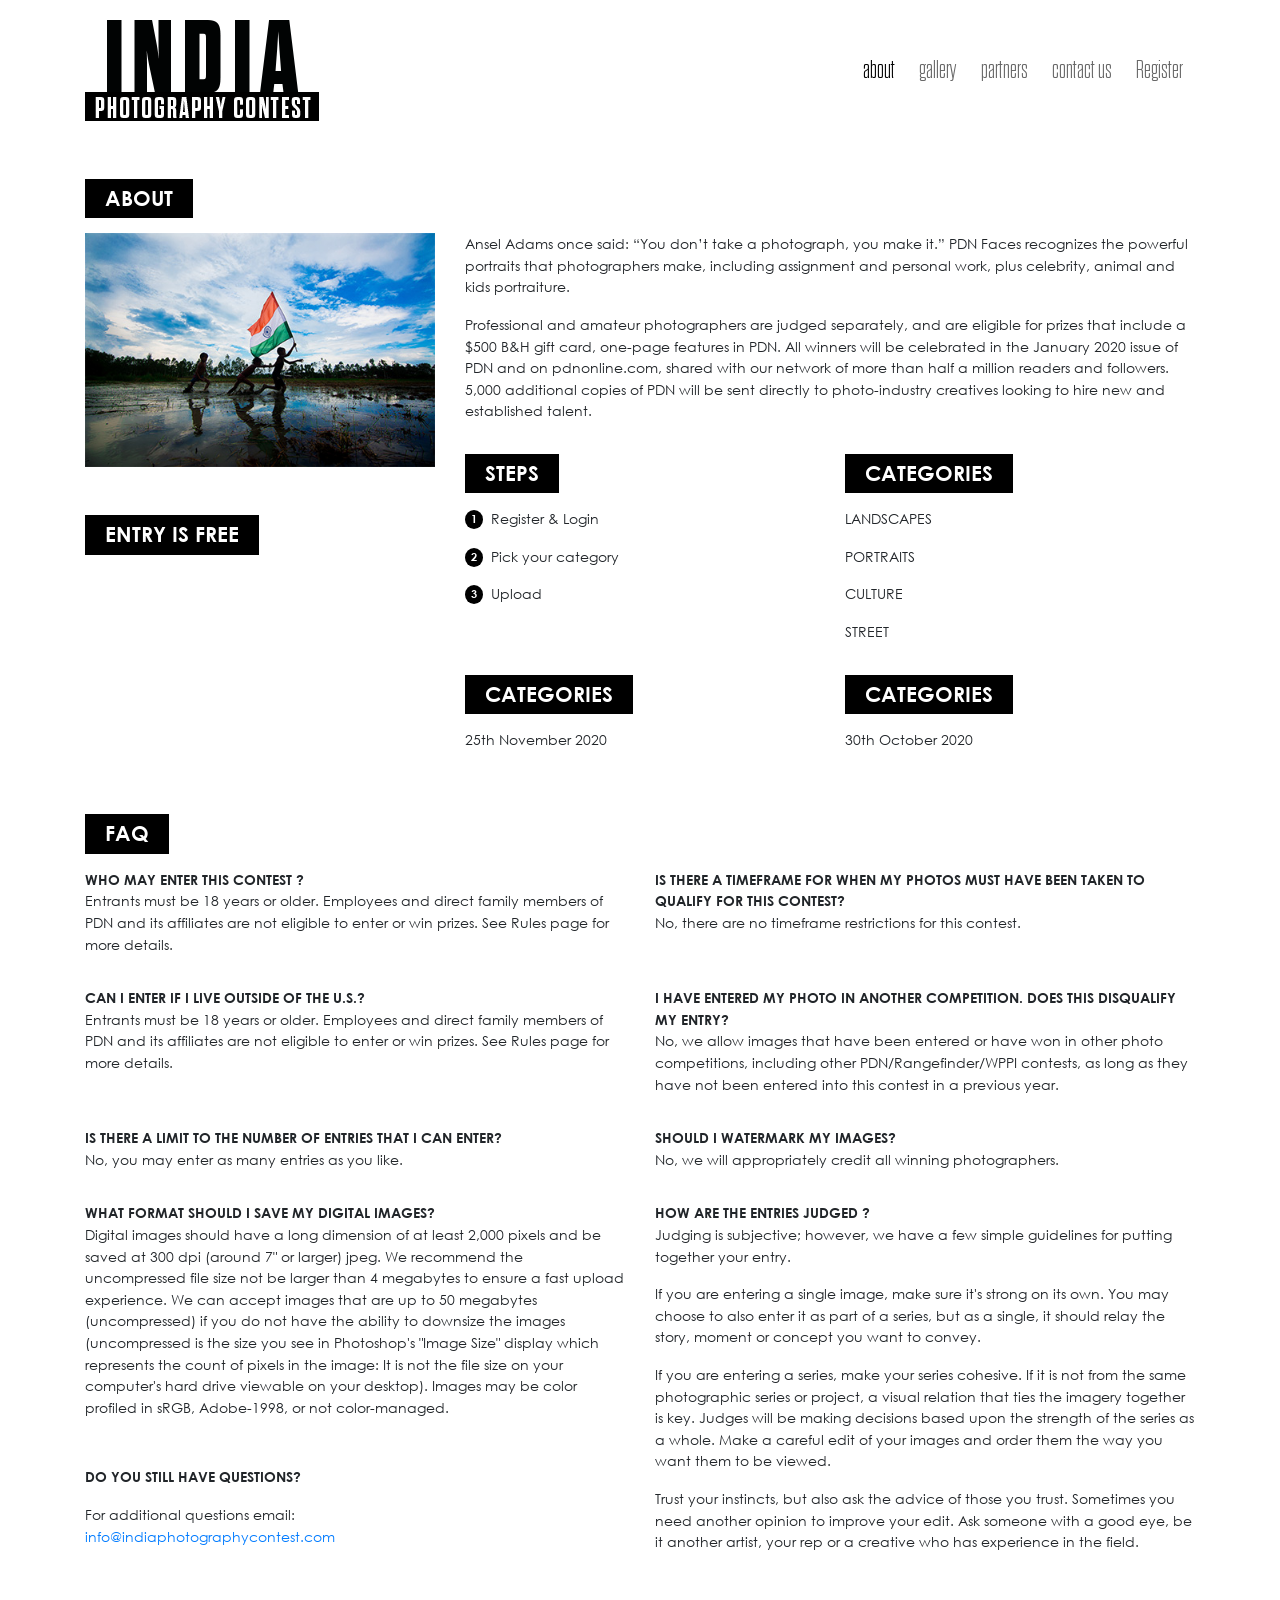
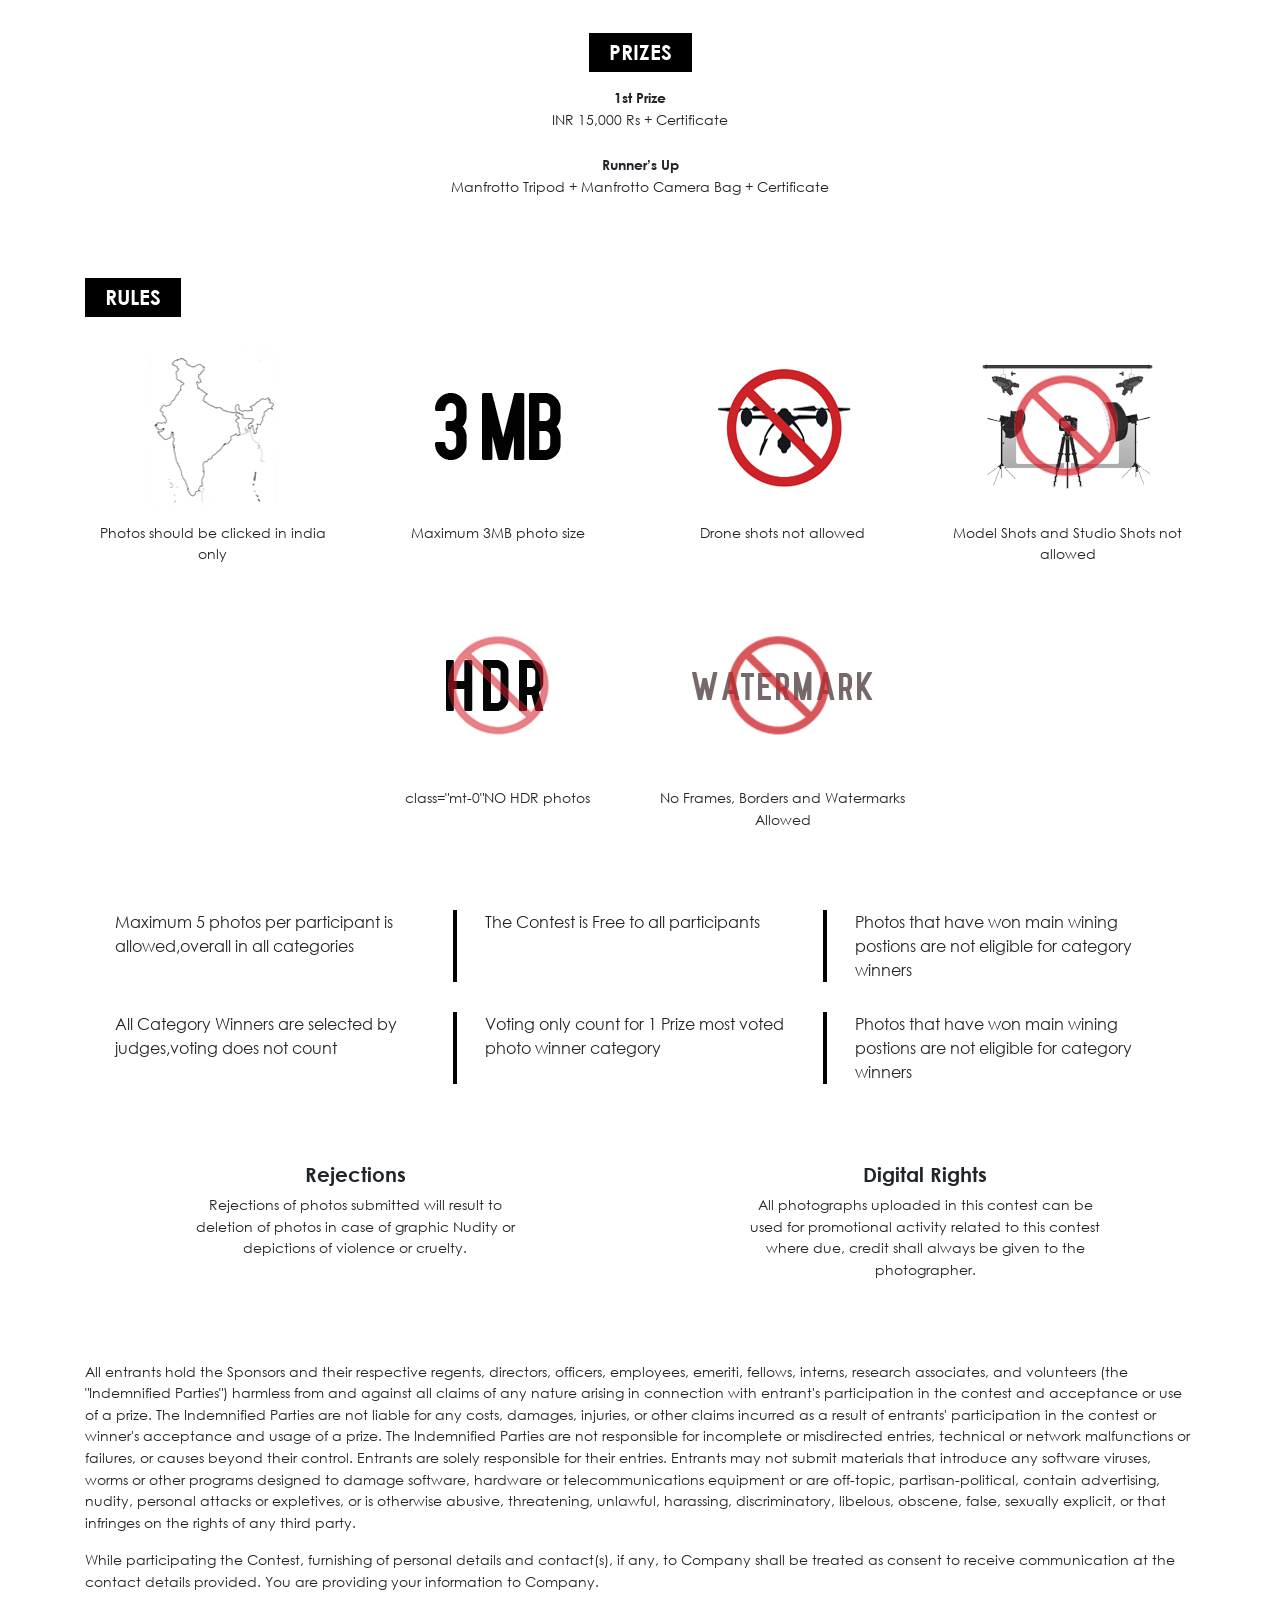
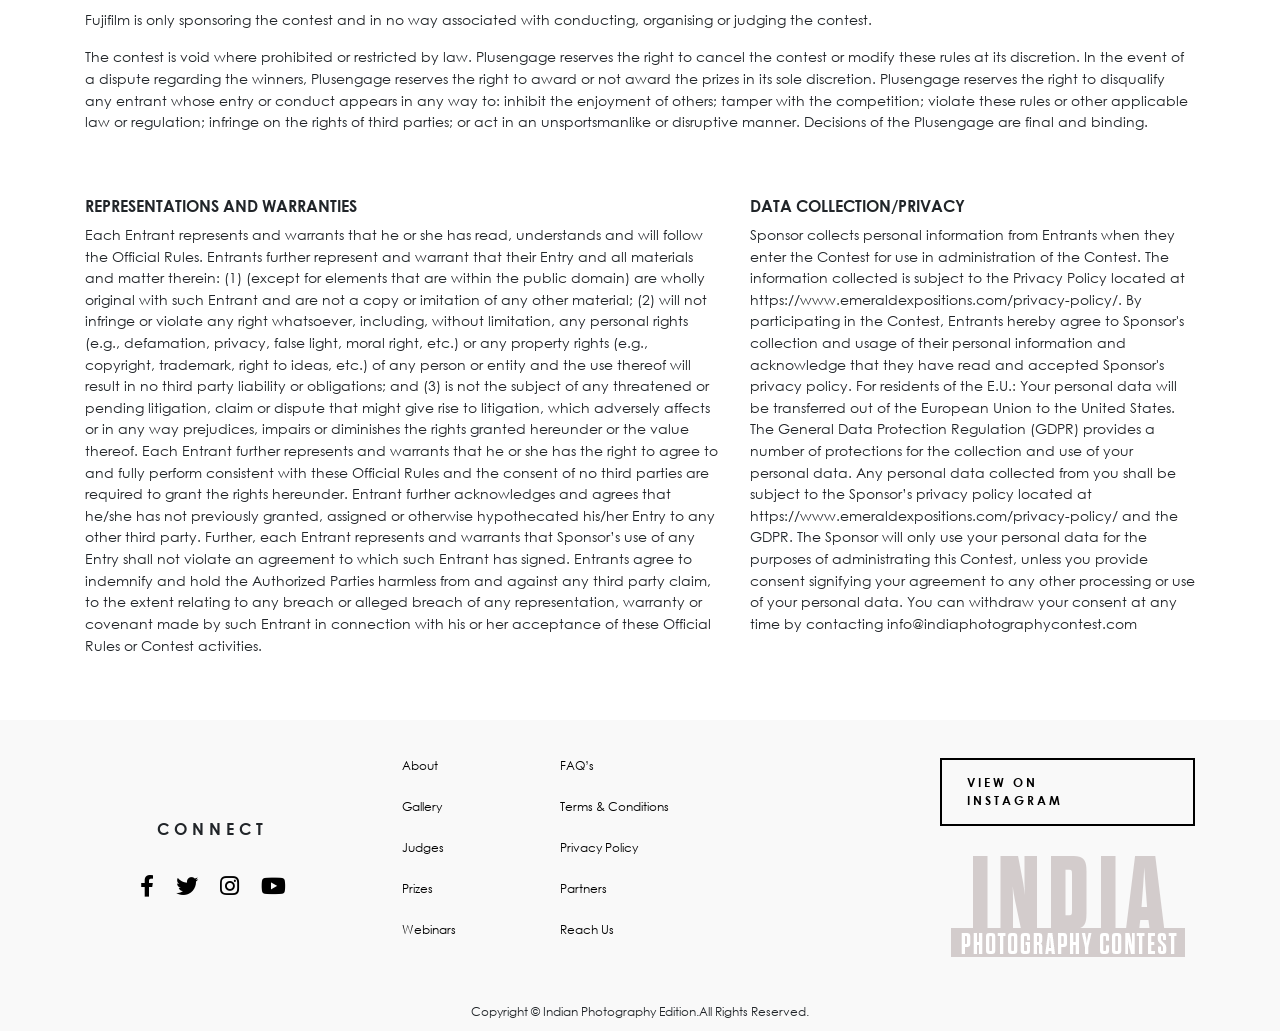
==== about.html @ a3dc43c0 "Initial commit" ====
<!doctype html>
<html lang="en">

<head>
    <meta charset="utf-8">
    <meta name="viewport" content="width=device-width, initial-scale=1, shrink-to-fit=no">
    <link rel="icon" href="./images/favicon.png" type="image/png">
    <link rel="stylesheet" href="https://cdnjs.cloudflare.com/ajax/libs/font-awesome/5.13.0/css/all.min.css">
    <link rel="stylesheet" href="./css/bootstrap.min.css">
    <link rel="stylesheet" href="./css/owl.carousel.min.css">
    <link rel="stylesheet" href="./css/animate.min.css">
    <link rel="stylesheet" href="./css/style.min.css">
    <title>INDIAN PHOTOGRAPHY EDITION</title>
</head>

<body data-spy="scroll" data-target="#nav">
    <div id="loader"
        style="background-color: #fff;background-image: url(./images/ajax-loader.gif);background-repeat: no-repeat;background-position: center;position: fixed;top: 0;right: 0;bottom: 0;left: 0;z-index: 999;display: block;">
    </div>
    <header class="mainHeader stickywrap" id="home">
        <div class="headerSpace">
            <nav class="navbar navbar-expand-lg navbar-dark bg-transparent">
                <div class="container">

                    <a class="navbar-brand" href="/">
                        <span class="logo">
                            <img class="logo-light" src="./images/mainlogo.png" alt="" />
                            <img class="logo-dark" src="./images/mainlogo_dark.png" alt="" />
                        </span>
                    </a>
                    <button class="navbar-toggler" type="button" data-toggle="collapse"
                        data-target="#navbarSupportedContent" aria-controls="navbarSupportedContent"
                        aria-expanded="false" aria-label="Toggle navigation">
                        <span class="navbar-toggler-icon"></span>
                    </button>

                    <div class="collapse navbar-collapse" id="navbarSupportedContent">
                        <ul class="navbar-nav ml-auto">
                            <li class="nav-item active">
                                <a class="nav-link" href="./about.html">about</a>
                            </li>
                            <li class="nav-item">
                                <a class="nav-link" href="./gallery.html">gallery</a>
                            </li>
                            <li class="nav-item">
                                <a class="nav-link" href="./partners.html">partners</a>
                            </li>
                            <li class="nav-item">
                                <a class="nav-link" href="./contact.html">contact us</a>
                            </li>
                            <li class="nav-item">
                                <a class="nav-link" href="./register.html">Register</a>
                            </li>
                        </ul>
                    </div>
                </div>
            </nav>
        </div>

    </header>
    <section class="scroll content">
        <div class="about-Section main-Section-1 pb-3 pb-lg-5">
            <div class="container">
                <h3 class="badge_Heading"><span class="badgeBox">ABOUT</span></h3>
                <div class="row">
                    <div class="col-lg-4">
                        <div class="wow fadeIn" data-wow-duration="1.5s" data-wow-delay="0.5s">
                            <img class="w-100" src="./images/thumb_9.jpg" alt="" />

                            <h3 class="badge_Heading mt-5 mb-5"><span class="badgeBox">ENTRY IS FREE</span></h3>
                        </div>
                    </div>
                    <div class="col-lg-8">
                        <div class="wow fadeIn" data-wow-duration="1.5s" data-wow-delay="1s">
                            <p>Ansel Adams once said: “You don’t take a photograph, you make it.” PDN Faces recognizes
                                the powerful portraits that photographers make, including assignment and personal work,
                                plus celebrity, animal and kids portraiture.</p>
                                <p>Professional and amateur photographers are judged separately, and are eligible for prizes
                                    that include a $500 B&H gift card, one-page features in PDN. All winners will be
                                celebrated in the January 2020 issue of PDN and on pdnonline.com, shared with our
                                network of more than half a million readers and followers. 5,000 additional copies of
                                PDN will be sent directly to photo-industry creatives looking to hire new and
                                established talent.</p>
                            </div>
                            <div class="row">
                                <div class="col-6">
                                    <div class="wow fadeIn" data-wow-duration="1.5s" data-wow-delay="1.5s">
                                        <h3 class="badge_Heading mt-3"><span class="badgeBox">STEPS</span></h3>
                                        <p><span class="badge badge-dark">1</span>Register & Login</p>
                                        <p><span class="badge badge-dark">2</span>Pick your category</p>
                                        <p><span class="badge badge-dark">3</span>Upload </p>
                                    </div>                                    
                                </div>
                                <div class="col-6">
                                    <div class="wow fadeIn" data-wow-duration="1.5s" data-wow-delay="2s">
                                        <h3 class="badge_Heading mt-3"><span class="badgeBox">CATEGORIES</span></h3>
                                        <p>LANDSCAPES</p>
                                        <p>PORTRAITS</p>
                                        <p>CULTURE</p>
                                        <p>STREET</p>
                                        </div>
                                    </div>
                                    <div class="col-6">
                                    <div class="wow fadeIn" data-wow-duration="1.5s" data-wow-delay="0.5s">
                                        <h3 class="badge_Heading mt-3"><span class="badgeBox">CATEGORIES</span></h3>
                                        <p>25th November 2020</p>
                                        </div>
                                    </div>
                                    <div class="col-6">
                                    <div class="wow fadeIn" data-wow-duration="1.5s" data-wow-delay="0.5s">
                                    <h3 class="badge_Heading mt-3"><span class="badgeBox">CATEGORIES</span></h3>
                                    <p>30th October 2020</p>
                                    </div>
                                </div>
                            </div>

                        </div>
                    </div>
                </div>
        </div>

        <div class="about-Section main-Section-2 pb-3 pb-lg-5" id="faq">
            <div class="container">
                <div class="wow fadeIn" data-wow-duration="1.5s" data-wow-delay="0.5s">
                    <h3 class="badge_Heading"><span class="badgeBox">FAQ</span></h3>
                </div>
                <div class="row">
                    <div class="col-lg-6 mb-3 wow fadeIn" data-wow-duration="1.5s" data-wow-delay="0.5s">
                        <p class="mb-0"><b>WHO MAY ENTER THIS CONTEST ?</b></p>
                        <p>Entrants must be 18 years or older. Employees and direct family members of PDN and its affiliates are not eligible to enter or win prizes. See Rules page for more details.</p>
                    </div>
                    <div class="col-lg-6 mb-3 wow fadeIn" data-wow-duration="1.5s" data-wow-delay="0.5s">
                        <p class="mb-0"><b>IS THERE A TIMEFRAME FOR WHEN MY PHOTOS MUST HAVE BEEN TAKEN TO QUALIFY FOR THIS CONTEST?</b></p>
                        <p>No, there are no timeframe restrictions for this contest.</p>
                    </div>
                    <div class="col-lg-6 mb-3 wow fadeIn" data-wow-duration="1.5s" data-wow-delay="0.5s">
                        <p class="mb-0"><b>CAN I ENTER IF I LIVE OUTSIDE OF THE U.S.?</b></p>
                        <p>Entrants must be 18 years or older. Employees and direct family members of PDN and its affiliates are not eligible to enter or win prizes. See Rules page for more details. </p>
                    </div>
                    <div class="col-lg-6 mb-3 wow fadeIn" data-wow-duration="1.5s" data-wow-delay="0.5s">
                        <p class="mb-0"><b>I HAVE ENTERED MY PHOTO IN ANOTHER COMPETITION. DOES THIS DISQUALIFY MY ENTRY?</b></p>
                        <p>No, we allow images that have been entered or have won in other photo competitions, including other PDN/Rangefinder/WPPI contests, as long as they have not been entered into this contest in a previous year.</p>
                    </div>
                    <div class="col-lg-6 mb-3 wow fadeIn" data-wow-duration="1.5s" data-wow-delay="0.5s">
                        <p class="mb-0"><b>IS THERE A LIMIT TO THE NUMBER OF ENTRIES THAT I CAN ENTER?</b></p>
                        <p>No, you may enter as many entries as you like.</p>
                    </div>
                    <div class="col-lg-6 mb-3 wow fadeIn" data-wow-duration="1.5s" data-wow-delay="0.5s">
                        <p class="mb-0"><b>SHOULD I WATERMARK MY IMAGES?</b></p>
                        <p>No, we will appropriately credit all winning photographers.</p>
                    </div>
                    <div class="col-lg-6 mb-3 wow fadeIn" data-wow-duration="1.5s" data-wow-delay="0.5s">
                        <p class="mb-0"><b>WHAT FORMAT SHOULD I SAVE MY DIGITAL IMAGES?</b></p>
                        <p>Digital images should have a long dimension of at least 2,000 pixels and be saved at 300 dpi (around 7" or larger) jpeg. We recommend the uncompressed file size not be larger than 4 megabytes to ensure a fast upload experience. We can accept images that are up to 50 megabytes (uncompressed) if you do not have the ability to downsize the images (uncompressed is the size you see in Photoshop's "Image Size" display which represents the count of pixels in the image: It is not the file size on your computer's hard drive viewable on your desktop). Images may be color profiled in sRGB, Adobe-1998, or not color-managed.</p>
                        <p class="mt-5"><b>DO YOU STILL HAVE QUESTIONS?</b></p>
                        <p>For additional questions email:<br> <a href="mailto:info@indiaphotographycontest.com">info@indiaphotographycontest.com</a></p>
                    </div>
                    <div class="col-lg-6 mb-3 wow fadeIn" data-wow-duration="1.5s" data-wow-delay="0.5s">
                        <p class="mb-0"><b>HOW ARE THE ENTRIES JUDGED ?</b></p>
                        <p>Judging is subjective; however, we have a few simple guidelines for putting together your entry.</p>
                        <p>If you are entering a single image, make sure it's strong on its own. You may choose to also enter it as part of a series, but as a single, it should relay the story, moment or concept you want to convey.</p>
                        <p>If you are entering a series, make your series cohesive. If it is not from the same photographic series or project, a visual relation that ties the imagery together is key. Judges will be making decisions based upon the strength of the series as a whole. Make a careful edit of your images and order them the way you want them to be viewed.</p>
                        <p>Trust your instincts, but also ask the advice of those you trust. Sometimes you need another opinion to improve your edit. Ask someone with a good eye, be it another artist, your rep or a creative who has experience in the field.</p>
                    </div>
                  
                </div>
            </div>
        </div>
        <div class="about-Section main-Section-3 pb-3 pb-lg-5" id="Prizes">
            <div class="container text-center">
                <div class="wow fadeIn" data-wow-duration="1.5s" data-wow-delay="0.5s">
                    <h3 class="badge_Heading"><span class="badgeBox">PRIZES</span></h3>
                </div>
                <div class="row justify-content-center">
                    <div class="col-lg-6 mb-3 wow fadeIn" data-wow-duration="1.5s" data-wow-delay="0.5s">
                        <p class="mb-0"><b>1st Prize</b></p>
                        <p>INR 15,000 Rs + Certificate</p>
                        <p class="mb-0 mt-4"><b>Runner’s Up</b></p>
                        <p>Manfrotto Tripod + Manfrotto Camera Bag + Certificate</p>
                    </div>
                </div>
            </div>
        </div>
        <div class="about-Section main-Section-4 pb-3 pb-lg-5">
            <div class="container">
                <div class="wow fadeIn" data-wow-duration="1.5s" data-wow-delay="0.5s">
                    <h3 class="badge_Heading"><span class="badgeBox">RULES</span></h3>
                </div>
                <div class="row justify-content-center">
                    <div class="col-6 col-md-4 col-xl-3 mb-3 wow fadeIn" data-wow-duration="1.5s" data-wow-delay="0.5s">
                        <div class="text-center">
                            <img class="img-fluid" src="./images/rule_1.jpg" alt="" />
                            <p class="mt-0">Photos should be clicked in india only</p>
                        </div>
                    </div>
                    <div class="col-6 col-md-4 col-xl-3 mb-3 wow fadeIn" data-wow-duration="1.5s" data-wow-delay="0.5s">
                        <div class="text-center">
                            <img class="img-fluid" src="./images/rule_2.jpg" alt="" />
                            <p class="mt-0">Maximum 3MB photo size</p>
                        </div>
                    </div>
                    <div class="col-6 col-md-4 col-xl-3 mb-3 wow fadeIn" data-wow-duration="1.5s" data-wow-delay="0.5s">
                        <div class="text-center">
                            <img class="img-fluid" src="./images/rule_3.jpg" alt="" />
                            <p class="mt-0">Drone shots not allowed</p>
                        </div>
                    </div>
                    <div class="col-6 col-md-4 col-xl-3 mb-3 wow fadeIn" data-wow-duration="1.5s" data-wow-delay="0.5s">
                        <div class="text-center">
                            <img class="img-fluid" src="./images/rule_4.jpg" alt="" />
                            <p class="mt-0">Model Shots and Studio Shots not allowed</p>
                        </div>
                    </div>
                    <div class="col-6 col-md-4 col-xl-3 mb-3 wow fadeIn" data-wow-duration="1.5s" data-wow-delay="0.5s">
                        <div class="text-center">
                            <img class="img-fluid" src="./images/rule_5.jpg" alt="" />
                            <p> class="mt-0"NO HDR photos</p>
                        </div>
                    </div>
                    <div class="col-6 col-md-4 col-xl-3 mb-3 wow fadeIn" data-wow-duration="1.5s" data-wow-delay="0.5s">
                        <div class="text-center">
                            <img class="img-fluid" src="./images/rule_6.jpg" alt="" />
                            <p class="mt-0">No Frames, Borders and Watermarks Allowed</p>
                        </div>
                    </div>
                </div>
            </div>
        </div>
        <div class="about-Section main-Section-5 pb-3 pb-lg-5">
            <div class="container">
                <div class="wow fadeIn" data-wow-duration="1.5s" data-wow-delay="0.5s">
                    <ul>
                        <li>Maximum 5 photos per participant is allowed,overall in all categories</li>
                        <li>The Contest is Free to all participants</li>
                        <li>Photos that have won main wining postions are not eligible for category winners</li>
                        <li>All Category Winners are selected by judges,voting does not count</li>
                        <li>Voting only count for 1 Prize most voted photo winner category</li>
                        <li>Photos that have won main wining postions are not eligible for category winners</li>
                    </ul>
                </div>
            </div>
        </div>
        <div class="about-Section main-Section-6 pb-3 pb-lg-5">
            <div class="container">
                <div class="row justify-content-around">
                    <div class="col-sm-6 col-xl-4 mb-3 wow fadeIn" data-wow-duration="1.5s" data-wow-delay="0.5s">
                        <div class="text-center">
                            <h5>Rejections</h5>
                            <p>Rejections of photos submitted will result to deletion of photos in case of graphic Nudity or depictions of violence or cruelty.</p>
                        </div>
                    </div>
                    <div class="col-sm-6 col-xl-4 mb-3 wow fadeIn" data-wow-duration="1.5s" data-wow-delay="0.5s">
                        <div class="text-center">
                            <h5>Digital Rights</h5>
                            <p>All photographs uploaded in this contest can be used for promotional activity related to this contest where due, credit shall always be given to the photographer.</p>
                        </div>
                    </div>
                </div>
            </div>
        </div>
        <div class="about-Section main-Section-7 pb-3 pb-lg-5">
            <div class="container">
                <p>All entrants hold the Sponsors and their respective regents, directors, officers, employees, emeriti, fellows, interns, research associates, and volunteers (the "Indemnified Parties") harmless from and against all claims of any nature arising in connection with entrant's participation in the contest and acceptance or use of a prize. The Indemnified Parties are not liable for any costs, damages, injuries, or other claims incurred as a result of entrants' participation in the contest or winner's acceptance and usage of a prize. The Indemnified Parties are not responsible for incomplete or misdirected entries, technical or network malfunctions or failures, or causes beyond their control. Entrants are solely responsible for their entries. Entrants may not submit materials that introduce any software viruses, worms or other programs designed to damage software, hardware or telecommunications equipment or are off-topic, partisan-political, contain advertising, nudity, personal attacks or expletives, or is otherwise abusive, threatening, unlawful, harassing, discriminatory, libelous, obscene, false, sexually explicit, or that infringes on the rights of any third party.</p>
                <p>While participating the Contest, furnishing of personal details and contact(s), if any, to Company shall be treated as consent to receive communication at the contact details provided. You are providing your information to Company.</p>
                <p>Fujifilm is only sponsoring the contest and in no way associated with conducting, organising or judging the contest.</p>
                <p>The contest is void where prohibited or restricted by law. Plusengage reserves the right to cancel the contest or modify these rules at its discretion. In the event of a dispute regarding the winners, Plusengage reserves the right to award or not award the prizes in its sole discretion. Plusengage reserves the right to disqualify any entrant whose entry or conduct appears in any way to: inhibit the enjoyment of others; tamper with the competition; violate these rules or other applicable law or regulation; infringe on the rights of third parties; or act in an unsportsmanlike or disruptive manner. Decisions of the Plusengage are final and binding.</p>
            </div>
        </div>

        <div class="about-Section main-Section-8 pb-3 pb-lg-5">
            <div class="container">
                <div class="row">
                    <div class="col-lg-7">
                        <h6>REPRESENTATIONS AND WARRANTIES</h6>
                        <p>Each Entrant represents and warrants that he or she has read, understands and will follow the Official Rules. Entrants further represent and warrant that their Entry and all materials and matter therein: (1) (except for elements that are within the public domain) are wholly original with such Entrant and are not a copy or imitation of any other material; (2) will not infringe or violate any right whatsoever, including, without limitation, any personal rights (e.g., defamation, privacy, false light, moral right, etc.) or any property rights (e.g., copyright, trademark, right to ideas, etc.) of any person or entity and the use thereof will result in no third party liability or obligations; and (3) is not the subject of any threatened or pending litigation, claim or dispute that might give rise to litigation, which adversely affects or in any way prejudices, impairs or diminishes the rights granted hereunder or the value thereof. Each Entrant further represents and warrants that he or she has the right to agree to and fully perform consistent with these Official Rules and the consent of no third parties are required to grant the rights hereunder. Entrant further acknowledges and agrees that he/she has not previously granted, assigned or otherwise hypothecated his/her Entry to any other third party. Further, each Entrant represents and warrants that Sponsor’s use of any Entry shall not violate an agreement to which such Entrant has signed. Entrants agree to indemnify and hold the Authorized Parties harmless from and against any third party claim, to the extent relating to any breach or alleged breach of any representation, warranty or covenant made by such Entrant in connection with his or her acceptance of these Official Rules or Contest activities.</p>
                    </div>
                    <div class="col-lg-5">
                        <h6>DATA COLLECTION/PRIVACY</h6>
                        <p>Sponsor collects personal information from Entrants when they enter the Contest for use in administration of the Contest. The information collected is subject to the Privacy Policy located at https://www.emeraldexpositions.com/privacy-policy/. By participating in the Contest, Entrants hereby agree to Sponsor's collection and usage of their personal information and acknowledge that they have read and accepted Sponsor's privacy policy. For residents of the E.U.: Your personal data will be transferred out of the European Union to the United States. The General Data Protection Regulation (GDPR) provides a number of protections for the collection and use of your personal data. Any personal data collected from you shall be subject to the Sponsor’s privacy policy located at https://www.emeraldexpositions.com/privacy-policy/ and the GDPR. The Sponsor will only use your personal data for the purposes of administrating this Contest, unless you provide consent signifying your agreement to any other processing or use of your personal data. You can withdraw your consent at any time by contacting info@indiaphotographycontest.com</p>
                    </div>
                </div>
            </div>
        </div>

    </section>


    <footer class="main-footer footer ">



        <div class="main-footer">
            <div class="container">
                <div class="row align-items-center">


                    <div class="col-lg-3 footer_text">
                        <h6>CONNECT</h6>
                        <ul class="footersocialLink ">
                            <li><a class="socialLink_facebook" href="#"><i class="fab fa-facebook-f"></i></a></li>
                            <li><a class="socialLink_instagram" href="#"><i class="fab fa-twitter"></i></a></li>
                            <li><a class="socialLink_youtube" href="#"><i class="fab fa-instagram"></i></a></li>
                            <li><a class="socialLink_twitter" href="#"><i class="fab fa-youtube"></i></a></li>
                        </ul>

                    </div>

                    <div class="col-lg-4 footerLinks">
                        <div class="row justify-content-center mt-4 mt-lg-0 mb-3 mb-lg-0">
                            <div class="col-auto col-lg-5">
                                <ul>
                                    <li><a href="./about.html">About</a></li>
                                    <li><a href="#">Gallery</a></li>
                                    <li><a href="#">Judges</a></li>
                                    <li><a href="./about.html#Prizes">Prizes</a></li>
                                    <li><a href="#">Webinars</a></li>
                                </ul>
                            </div>
                            <div class="col-auto col-lg-5">
                                <ul>
                                    <li><a href="./about.html#faq">FAQ’s</a></li>
                                    <li><a href="#">Terms & Conditions</a></li>
                                    <li><a href="#">Privacy Policy</a></li>
                                    <li><a href="#">Partners</a></li>
                                    <li><a href="#">Reach Us</a></li>
                                </ul>
                            </div>

                        </div>

                    </div>
                    <div class="col-lg-3 ml-auto footer_logo_col">
                        <div class="instagram-block">
                            <a href="#" class="viewInstagram">VIEW ON<br>INSTAGRAM</a>
                        </div>

                        <a class="footer_logo" href="#"><img src="./images/footer_logo.png" alt=""></a>
                    </div>

                </div>

                <div class="copyrightWrap"><span>Copyright © Indian Photography Edition.</span><span>All Rights
                        Reserved.</span></div>
            </div>
        </div>
        </div>


    </footer>


    <script src="./js/jquery.min.js"></script>
    <script src="./js/popper.min.js"></script>
    <script src="./js/bootstrap.min.js"></script>
    <script src="./js/wow.min.js"></script>
    <script src="./js/owl.carousel.min.js"></script>
    <script src="./js/script.js"></script>
</body>

</html>
---- css/style.min.css ----
@font-face{font-family:"Century Gothic";src:url("../fonts/CenturyGothic-Bold.eot");src:url("../fonts/CenturyGothic-Bold.eot?#iefix") format("embedded-opentype"),url("../fonts/CenturyGothic-Bold.woff2") format("woff2"),url("../fonts/CenturyGothic-Bold.woff") format("woff"),url("../fonts/CenturyGothic-Bold.ttf") format("truetype"),url("../fonts/CenturyGothic-Bold.svg#CenturyGothic-Bold") format("svg");font-weight:bold;font-style:normal}@font-face{font-family:"Century Gothic";src:url("../fonts/CenturyGothic-Bold.eot");src:url("../fonts/CenturyGothic-Bold.eot?#iefix") format("embedded-opentype"),url("../fonts/CenturyGothic-Bold.woff2") format("woff2"),url("../fonts/CenturyGothic-Bold.woff") format("woff"),url("../fonts/CenturyGothic-Bold.ttf") format("truetype"),url("../fonts/CenturyGothic-Bold.svg#CenturyGothic-Bold") format("svg");font-weight:500;font-style:normal}@font-face{font-family:"Century Gothic";src:url("../fonts/CenturyGothic.eot");src:url("../fonts/CenturyGothic.eot?#iefix") format("embedded-opentype"),url("../fonts/CenturyGothic.woff2") format("woff2"),url("../fonts/CenturyGothic.woff") format("woff"),url("../fonts/CenturyGothic.ttf") format("truetype"),url("../fonts/CenturyGothic.svg#CenturyGothic") format("svg");font-weight:normal;font-style:normal}@font-face{font-family:'Dharma Gothic E';src:url("../fonts/DharmaGothicE-ExLight.eot");src:local("Dharma Gothic E ExLight"),local("DharmaGothicE-ExLight"),url("../fonts/DharmaGothicE-ExLight.eot?#iefix") format("embedded-opentype"),url("../fonts/DharmaGothicE-ExLight.woff2") format("woff2"),url("../fonts/DharmaGothicE-ExLight.woff") format("woff"),url("../fonts/DharmaGothicE-ExLight.ttf") format("truetype");font-weight:200;font-style:normal;font-display:swap}@font-face{font-family:'Dharma Gothic E';src:url("../fonts/DharmaGothicE-RegularItalic.eot");src:local("Dharma Gothic E Regular Italic"),local("DharmaGothicE-RegularItalic"),url("../fonts/DharmaGothicE-RegularItalic.eot?#iefix") format("embedded-opentype"),url("../fonts/DharmaGothicE-RegularItalic.woff2") format("woff2"),url("../fonts/DharmaGothicE-RegularItalic.woff") format("woff"),url("../fonts/DharmaGothicE-RegularItalic.ttf") format("truetype");font-weight:normal;font-style:italic;font-display:swap}@font-face{font-family:'Dharma Gothic E';src:url("../fonts/DharmaGothicE-ExBoldItalic.eot");src:local("Dharma Gothic E ExBold Italic"),local("DharmaGothicE-ExBoldItalic"),url("../fonts/DharmaGothicE-ExBoldItalic.eot?#iefix") format("embedded-opentype"),url("../fonts/DharmaGothicE-ExBoldItalic.woff2") format("woff2"),url("../fonts/DharmaGothicE-ExBoldItalic.woff") format("woff"),url("../fonts/DharmaGothicE-ExBoldItalic.ttf") format("truetype");font-weight:800;font-style:italic;font-display:swap}@font-face{font-family:'Dharma Gothic E';src:url("../fonts/DharmaGothicE-HeavyItalic.eot");src:local("Dharma Gothic E Heavy Italic"),local("DharmaGothicE-HeavyItalic"),url("../fonts/DharmaGothicE-HeavyItalic.eot?#iefix") format("embedded-opentype"),url("../fonts/DharmaGothicE-HeavyItalic.woff2") format("woff2"),url("../fonts/DharmaGothicE-HeavyItalic.woff") format("woff"),url("../fonts/DharmaGothicE-HeavyItalic.ttf") format("truetype");font-weight:900;font-style:italic;font-display:swap}@font-face{font-family:'Dharma Gothic E';src:url("../fonts/DharmaGothicE-ExLightItalic.eot");src:local("Dharma Gothic E ExLight Italic"),local("DharmaGothicE-ExLightItalic"),url("../fonts/DharmaGothicE-ExLightItalic.eot?#iefix") format("embedded-opentype"),url("../fonts/DharmaGothicE-ExLightItalic.woff2") format("woff2"),url("../fonts/DharmaGothicE-ExLightItalic.woff") format("woff"),url("../fonts/DharmaGothicE-ExLightItalic.ttf") format("truetype");font-weight:200;font-style:italic;font-display:swap}@font-face{font-family:'Dharma Gothic E';src:url("../fonts/DharmaGothicE-ExBold.eot");src:local("Dharma Gothic E ExBold"),local("DharmaGothicE-ExBold"),url("../fonts/DharmaGothicE-ExBold.eot?#iefix") format("embedded-opentype"),url("../fonts/DharmaGothicE-ExBold.woff2") format("woff2"),url("../fonts/DharmaGothicE-ExBold.woff") format("woff"),url("../fonts/DharmaGothicE-ExBold.ttf") format("truetype");font-weight:800;font-style:normal;font-display:swap}@font-face{font-family:'Dharma Gothic E';src:url("../fonts/DharmaGothicE-Bold.eot");src:local("Dharma Gothic E Bold"),local("DharmaGothicE-Bold"),url("../fonts/DharmaGothicE-Bold.eot?#iefix") format("embedded-opentype"),url("../fonts/DharmaGothicE-Bold.woff2") format("woff2"),url("../fonts/DharmaGothicE-Bold.woff") format("woff"),url("../fonts/DharmaGothicE-Bold.ttf") format("truetype");font-weight:bold;font-style:normal;font-display:swap}@font-face{font-family:'Dharma Gothic E';src:url("../fonts/DharmaGothicE-Light.eot");src:local("Dharma Gothic E Light"),local("DharmaGothicE-Light"),url("../fonts/DharmaGothicE-Light.eot?#iefix") format("embedded-opentype"),url("../fonts/DharmaGothicE-Light.woff2") format("woff2"),url("../fonts/DharmaGothicE-Light.woff") format("woff"),url("../fonts/DharmaGothicE-Light.ttf") format("truetype");font-weight:300;font-style:normal;font-display:swap}@font-face{font-family:'Dharma Gothic E';src:url("../fonts/DharmaGothicE-Heavy.eot");src:local("Dharma Gothic E Heavy"),local("DharmaGothicE-Heavy"),url("../fonts/DharmaGothicE-Heavy.eot?#iefix") format("embedded-opentype"),url("../fonts/DharmaGothicE-Heavy.woff2") format("woff2"),url("../fonts/DharmaGothicE-Heavy.woff") format("woff"),url("../fonts/DharmaGothicE-Heavy.ttf") format("truetype");font-weight:900;font-style:normal;font-display:swap}@font-face{font-family:'Dharma Gothic E';src:url("../fonts/DharmaGothicE-LightItalic.eot");src:local("Dharma Gothic E Light Italic"),local("DharmaGothicE-LightItalic"),url("../fonts/DharmaGothicE-LightItalic.eot?#iefix") format("embedded-opentype"),url("../fonts/DharmaGothicE-LightItalic.woff2") format("woff2"),url("../fonts/DharmaGothicE-LightItalic.woff") format("woff"),url("../fonts/DharmaGothicE-LightItalic.ttf") format("truetype");font-weight:300;font-style:italic;font-display:swap}@font-face{font-family:'Dharma Gothic E';src:url("../fonts/DharmaGothicE-Regular.eot");src:local("Dharma Gothic E Regular"),local("DharmaGothicE-Regular"),url("../fonts/DharmaGothicE-Regular.eot?#iefix") format("embedded-opentype"),url("../fonts/DharmaGothicE-Regular.woff2") format("woff2"),url("../fonts/DharmaGothicE-Regular.woff") format("woff"),url("../fonts/DharmaGothicE-Regular.ttf") format("truetype");font-weight:normal;font-style:normal;font-display:swap}html{margin:0;padding:0}body{font-family:'Century Gothic';margin:0;padding:0}body h1,body h2,body h3,body h4,body h5,body h6{font-family:'Century Gothic'}body p{font-family:'Century Gothic';font-size:0.9rem}body .bg-black{background:#000;color:#fff}body .letter-spacing-5{letter-spacing:5px}body .btn{font-size:16px;font-family:'Century Gothic';border-radius:0;font-weight:400}body .btn.btn-lg{font-size:20px;font-weight:bold}body .btn.btn-dark{background-color:#2f2f31;border-color:#2f2f31;color:#fff}body .btn.btn-primary{background-color:#756aee;border-color:#756aee;color:#fff}body .cursor{margin-left:5px;opacity:1;animation:blink 0.7s infinite}@keyframes blink{0%{opacity:0}100%{opacity:1}}body header.mainHeader nav.navbar{transition:all 0.5s linear;position:fixed;top:0;left:0;right:0;padding:0;z-index:3}body header.mainHeader nav.navbar a.navbar-brand{padding:0px 0;margin:20px 0}@media (max-width: 767px){body header.mainHeader nav.navbar a.navbar-brand{margin:10px 0}}body header.mainHeader nav.navbar button.navbar-toggler{border:0 none;outline:none;position:absolute;right:0}body header.mainHeader nav.navbar span.logo{display:block;position:relative;overflow:hidden}@media (max-width: 767px){body header.mainHeader nav.navbar span.logo{margin-left:5px}body header.mainHeader nav.navbar span.logo img{max-width:135px}}body header.mainHeader nav.navbar span.logo .logo-light{opacity:1;transition:all 0.5s linear;height:101px}@media (max-width: 991px){body header.mainHeader nav.navbar span.logo .logo-light{height:50px}}body header.mainHeader nav.navbar span.logo .logo-dark{position:absolute;top:0;left:0;opacity:0;transition:all 0.5s linear;height:101px}@media (max-width: 991px){body header.mainHeader nav.navbar span.logo .logo-dark{height:50px}}body header.mainHeader nav.navbar .navbar-toggler-icon{background-image:url("data:image/svg+xml,%3csvg xmlns='http://www.w3.org/2000/svg' width='30' height='30' viewBox='0 0 30 30'%3e%3cpath stroke='rgba(255, 255, 255, 1)' stroke-linecap='round' stroke-miterlimit='10' stroke-width='2' d='M4 7h22M4 15h22M4 23h22'/%3e%3c/svg%3e")}@media (max-width: 991px){body header.mainHeader nav.navbar .navbar-collapse{background:rgba(255,255,255,0.8);padding-top:15px;padding-bottom:15px;position:absolute;top:100%;right:0;left:0}}body header.mainHeader nav.navbar .navbar-collapse ul.navbar-nav .nav-item>.nav-link{transition:color 0.5s linear;font-family:'Dharma Gothic E';color:#fff;font-size:25px;font-weight:200;line-height:25px;padding:8px 12px;transition:all 0.3s linear}body header.mainHeader nav.navbar .navbar-collapse ul.navbar-nav .nav-item>.nav-link:hover{color:rgba(255,255,255,0.5)}@media (max-width: 991px){body header.mainHeader nav.navbar .navbar-collapse ul.navbar-nav .nav-item>.nav-link{padding:8px 12px;color:#000}body header.mainHeader nav.navbar .navbar-collapse ul.navbar-nav .nav-item>.nav-link:hover{color:rgba(0,0,0,0.7)}}body header.mainHeader nav.navbar .navbar-collapse ul.navbar-nav .nav-item.active>a{color:#756aee}body header.mainHeader nav.navbar .navbar-collapse ul.navbar-nav .nav-item.active>a:hover{color:rgba(117,106,238,0.85)}@media (max-width: 991px){body header.mainHeader nav.navbar .navbar-collapse ul.navbar-nav .nav-item.active>a{color:#000;background-color:rgba(0,0,0,0.02)}body header.mainHeader nav.navbar .navbar-collapse ul.navbar-nav .nav-item.active>a:hover{color:rgba(0,0,0,0.7)}}@media (min-width: 992px){body header.mainHeader nav.navbar .navbar-collapse ul.navbar-nav .nav-item.dropdown .dropdown-toggle:after{display:none}body header.mainHeader nav.navbar .navbar-collapse ul.navbar-nav .nav-item.dropdown>.dropdown-menu{display:block;opacity:0;visibility:hidden;transition:all 0.3s linear}body header.mainHeader nav.navbar .navbar-collapse ul.navbar-nav .nav-item.dropdown:hover>.dropdown-menu{opacity:1;visibility:visible}}@media (max-width: 991px){body header.mainHeader nav.navbar .navbar-collapse ul.navbar-nav .nav-item.dropdown .dropdown-menu{border-radius:0;border-left:0;border-right:0}body header.mainHeader nav.navbar .navbar-collapse ul.navbar-nav .nav-item.dropdown .dropdown-menu a.dropdown-item{font-size:13px;padding:8px 12px}}body header.mainHeader nav.navbar.sticky{background:rgba(255,255,255,0.85) !important}body header.mainHeader nav.navbar.sticky span.logo .logo-light{opacity:0;height:60px}@media (max-width: 991px){body header.mainHeader nav.navbar.sticky span.logo .logo-light{height:50px}}body header.mainHeader nav.navbar.sticky span.logo .logo-dark{height:60px;opacity:1}@media (max-width: 991px){body header.mainHeader nav.navbar.sticky span.logo .logo-dark{height:50px}}body header.mainHeader nav.navbar.sticky .navbar-toggler-icon{background-image:url("data:image/svg+xml,%3csvg xmlns='http://www.w3.org/2000/svg' width='30' height='30' viewBox='0 0 30 30'%3e%3cpath stroke='rgba(0, 0, 0, 1)' stroke-linecap='round' stroke-miterlimit='10' stroke-width='2' d='M4 7h22M4 15h22M4 23h22'/%3e%3c/svg%3e")}@media (min-width: 991px){body header.mainHeader nav.navbar.sticky ul.navbar-nav .nav-item>.nav-link{padding:22px 12px;color:#000}body header.mainHeader nav.navbar.sticky ul.navbar-nav .nav-item>.nav-link:hover{color:rgba(0,0,0,0.8)}body header.mainHeader nav.navbar.sticky ul.navbar-nav .nav-item.active>a{color:#756aee}body header.mainHeader nav.navbar.sticky ul.navbar-nav .nav-item.active>a:hover{color:rgba(117,106,238,0.85)}}body header.mainHeader .headerSpace{background:#fff;min-height:141px;display:block}@media (max-width: 991px){body header.mainHeader .headerSpace{min-height:68px}}@media (max-width: 767px){body header.mainHeader .headerSpace{min-height:48px}}body header.mainHeader .headerSpace nav.navbar{background:#fff !important}body header.mainHeader .headerSpace nav.navbar span.logo .logo-light{transform:translateY(-100%);opacity:0}body header.mainHeader .headerSpace nav.navbar span.logo .logo-dark{transform:translateY(0);opacity:1}body header.mainHeader .headerSpace nav.navbar .navbar-toggler-icon{background-image:url("data:image/svg+xml,%3csvg xmlns='http://www.w3.org/2000/svg' width='30' height='30' viewBox='0 0 30 30'%3e%3cpath stroke='rgba(0, 0, 0, 1)' stroke-linecap='round' stroke-miterlimit='10' stroke-width='2' d='M4 7h22M4 15h22M4 23h22'/%3e%3c/svg%3e")}@media (min-width: 991px){body header.mainHeader .headerSpace nav.navbar ul.navbar-nav .nav-item>.nav-link{padding:34px 12px;color:rgba(0,0,0,0.6)}body header.mainHeader .headerSpace nav.navbar ul.navbar-nav .nav-item>.nav-link:hover{color:#000}body header.mainHeader .headerSpace nav.navbar ul.navbar-nav .nav-item.active>a{color:#000}body header.mainHeader .headerSpace nav.navbar ul.navbar-nav .nav-item.active>a:hover{color:rgba(0,0,0,0.8)}}body header.mainHeader #parallax.bannerWrap{position:relative}body header.mainHeader .mainslider.owl-carousel{position:relative}body header.mainHeader .mainslider.owl-carousel .owl-dots{position:absolute;bottom:10px;left:0;right:0;z-index:2;text-align:center}body header.mainHeader .mainslider.owl-carousel .owl-dots button.owl-dot{outline:none;width:10px;height:10px;border-radius:50%;margin:0 5px;background-color:rgba(255,255,255,0.5)}body header.mainHeader .mainslider.owl-carousel .owl-dots button.owl-dot.active{background-color:#fff}body header.mainHeader .mainslider.owl-carousel .owl-item .banner{height:auto;position:relative;z-index:-1;padding:100vh 0 0;background-repeat:no-repeat;background-position:center;background-size:cover}body header.mainHeader .mainslider.owl-carousel .owl-item .banner .banner-content{position:absolute;bottom:13%;left:0;right:0;top:auto;z-index:3;text-align:center;opacity:0;transition:all 0.4s linear 0.5s}body header.mainHeader .mainslider.owl-carousel .owl-item .banner .banner-content h3{text-align:center;background-color:rgba(255,255,255,0.5);color:#000;display:inline-block;padding:10px 15px;text-transform:uppercase}body header.mainHeader .mainslider.owl-carousel .owl-item .banner .banner-content .btn.btn-outline-light{border-width:3px;border-color:#fff;border-style:solid;background-color:rgba(0,0,0,0.7);width:194px;height:60px;font-family:'Dharma Gothic E';font-weight:bold;font-size:50px;text-transform:uppercase;line-height:normal;letter-spacing:3px;padding:0 10px;transition:all 0.3s linear}@media (max-width: 767px){body header.mainHeader .mainslider.owl-carousel .owl-item .banner .banner-content .btn.btn-outline-light{width:auto;border-width:2px;font-size:26px;height:36px;line-height:36px}}body header.mainHeader .mainslider.owl-carousel .owl-item .banner .banner-content .btn.btn-outline-light:hover,body header.mainHeader .mainslider.owl-carousel .owl-item .banner .banner-content .btn.btn-outline-light:focus{background-color:#fff;border-color:#fff;color:#000}@media (max-width: 767px){body header.mainHeader .mainslider.owl-carousel .owl-item .banner .banner-content{left:0;right:0;text-align:center}body header.mainHeader .mainslider.owl-carousel .owl-item .banner .banner-content h3{padding:5px 10px;font-size:18px}}body header.mainHeader .mainslider.owl-carousel .owl-item.active .banner .banner-content{bottom:10%;opacity:1}body footer.main-footer.footer{background-color:#f9f9f9;padding-top:38px}body footer.main-footer.footer .footer_text h6{text-align:center;letter-spacing:5px;font-weight:bold}body footer.main-footer.footer .footer_text ul.footersocialLink{margin:30px 0 0;padding:0;list-style:none;display:flex;justify-content:center}body footer.main-footer.footer .footer_text ul.footersocialLink li:nth-of-type(1n+2){margin-left:22px}body footer.main-footer.footer .footer_text ul.footersocialLink li a{text-decoration:none;font-size:22px;color:#000}body footer.main-footer.footer .footerLinks ul{margin:0;padding:0;list-style:none}@media (max-width: 767px){body footer.main-footer.footer .footerLinks ul{display:flex;flex-wrap:wrap;justify-content:center}}body footer.main-footer.footer .footerLinks ul li{margin:0 0 26px;padding:0;line-height:12px}@media (max-width: 767px){body footer.main-footer.footer .footerLinks ul li{flex:0 0 auto;margin:10px}}body footer.main-footer.footer .footerLinks ul li a{text-decoration:none;font-size:12px;font-weight:normal;line-height:14px;color:#000}body footer.main-footer.footer .footerLinks ul .copyrightWrap{text-align:center}body footer.main-footer.footer .footerLinks ul .copyrightWrap span:nth-of-type(1n+2){margin:0 5px}body footer.main-footer.footer .footer_logo_col{text-align:center}body footer.main-footer.footer .footer_logo_col .footer_logo{display:inline-block}body footer.main-footer.footer .footer_logo_col .footer_logo img{display:block}@media (max-width: 767px){body footer.main-footer.footer .footer_logo_col .footer_logo img{max-height:75px}}body footer.main-footer.footer .instagram-block{margin-bottom:30px}@media (max-width: 767px){body footer.main-footer.footer .instagram-block{text-align:center;margin-bottom:15px}}body footer.main-footer.footer .instagram-block a{display:block;border:2px solid #000;color:#000;text-decoration:none;letter-spacing:3px;font-weight:bold;font-size:12px;padding:14px 25px;text-align:left}@media (max-width: 767px){body footer.main-footer.footer .instagram-block a{display:inline-block;border-width:1px}}body footer.main-footer.footer .copyrightWrap{margin-top:30px;padding:10px 0 10px;text-align:center;font-size:12px}@media (max-width: 767px){body footer.main-footer.footer .copyrightWrap{margin-top:5px}body footer.main-footer.footer .copyrightWrap span{display:inline-block}}body section.scroll{background-color:#fff;padding:38px 0 0;position:relative;z-index:1}@media (max-width: 991px){body section.scroll{padding-top:30px}}@media (max-width: 767px){body section.scroll{padding-top:15px}}body section.scroll .main-Section.main-Section-3 .featuredThumb{position:relative}body section.scroll .main-Section.main-Section-3 .featuredThumb h6{position:absolute;bottom:0px;right:0px;left:0;top:auto;text-align:center;color:#fff;z-index:1;margin:0;padding:10px 10px;font-weight:normal;font-size:16px}body section.scroll .main-Section.main-Section-5 .featuredThumb{min-height:100%}body section.scroll .main-Section.main-Section-5 .featuredThumb .thumbBox{min-height:100%;padding:20px}body section.scroll .main-Section.main-Section-5 .featuredThumb .thumbBox.thumbBox-1{background-color:#c5b203}body section.scroll .main-Section.main-Section-5 .featuredThumb .thumbBox.thumbBox-2{background-color:#007580}body section.scroll .main-Section.main-Section-5 .featuredThumb .thumbBox.thumbBox-3{background-color:#f5416c}@media (max-width: 767px){body section.scroll .main-Section.main-Section-5 .featuredThumb .thumbBox{padding:10px}}body section.scroll .main-Section.main-Section-5 .featuredThumb .thumbBox h5{font-size:31px;color:#fdfcfc;font-weight:bold;text-transform:uppercase}body section.scroll .main-Section.main-Section-5 .featuredThumb .thumbBox h5 sup{top:-7px}body section.scroll .main-Section.main-Section-5 .featuredThumb .thumbBox h5:after{content:"";background-color:#d7d7d7;display:block;height:4px;margin:15px 0 0}body section.scroll .main-Section.main-Section-5 .featuredThumb .thumbBox h6{font-size:23px;color:#040404;font-weight:bold}body section.scroll .main-Section.main-Section-6{background-color:#dadddf}body section.scroll .main-Section.main-Section-6 .featuredThumb{position:relative}body section.scroll .main-Section.main-Section-6 .featuredThumb .webinar_date{position:absolute;top:0;right:0;z-index:2;font-weight:bold;color:#040404;font-size:23px;padding:10px;text-align:right}body section.scroll .main-Section.main-Section-6 .featuredThumb .webinar_date small{font-size:16px;font-weight:bold;display:block}body section.scroll .main-Section.main-Section-6 .featuredThumb .webinar_date:after{content:"";position:absolute;top:0;right:0;width:0;height:0;z-index:-1;border:65px;border-style:solid;border-color:#f4fd04 #f4fd04 transparent transparent}body section.scroll .badge_Heading{margin-bottom:15px}body section.scroll .badge_Heading span.badgeBox{color:#fff;font-weight:bold;display:inline-block;background-color:#000;padding:7px 20px;font-size:21px}@media (max-width: 767px){body section.scroll .badge_Heading span.badgeBox{font-size:16px;padding:5px 10px}}body section.scroll .about-Section.main-Section-1 span.badge.badge-dark{background-color:#000;vertical-align:1px;padding:4px 6px;border-radius:50%;margin-right:8px}body section.scroll .about-Section.main-Section-5 ul{list-style:none;margin:0;padding:0}@media (min-width: 576px){body section.scroll .about-Section.main-Section-5 ul{display:flex;justify-content:flex-start;flex-wrap:wrap}}body section.scroll .about-Section.main-Section-5 ul li{position:relative;margin:0 0 30px;padding:0}@media (min-width: 992px){body section.scroll .about-Section.main-Section-5 ul li{flex:0 0 33.33%;width:33.33%;padding:0 30px 0}body section.scroll .about-Section.main-Section-5 ul li:after{width:4px;position:absolute;top:0;right:-2px;bottom:0;background-color:#000;content:""}body section.scroll .about-Section.main-Section-5 ul li:nth-of-type(3n+3):after{display:none}}@media (min-width: 576px) and (max-width: 991px){body section.scroll .about-Section.main-Section-5 ul li{flex:0 0 50%;width:50%;padding:0 30px 0}body section.scroll .about-Section.main-Section-5 ul li:after{width:4px;position:absolute;top:0;right:-2px;bottom:0;background-color:#000;content:""}body section.scroll .about-Section.main-Section-5 ul li:nth-of-type(2n+2):after{display:none}}
/*# sourceMappingURL=style.min.css.map */
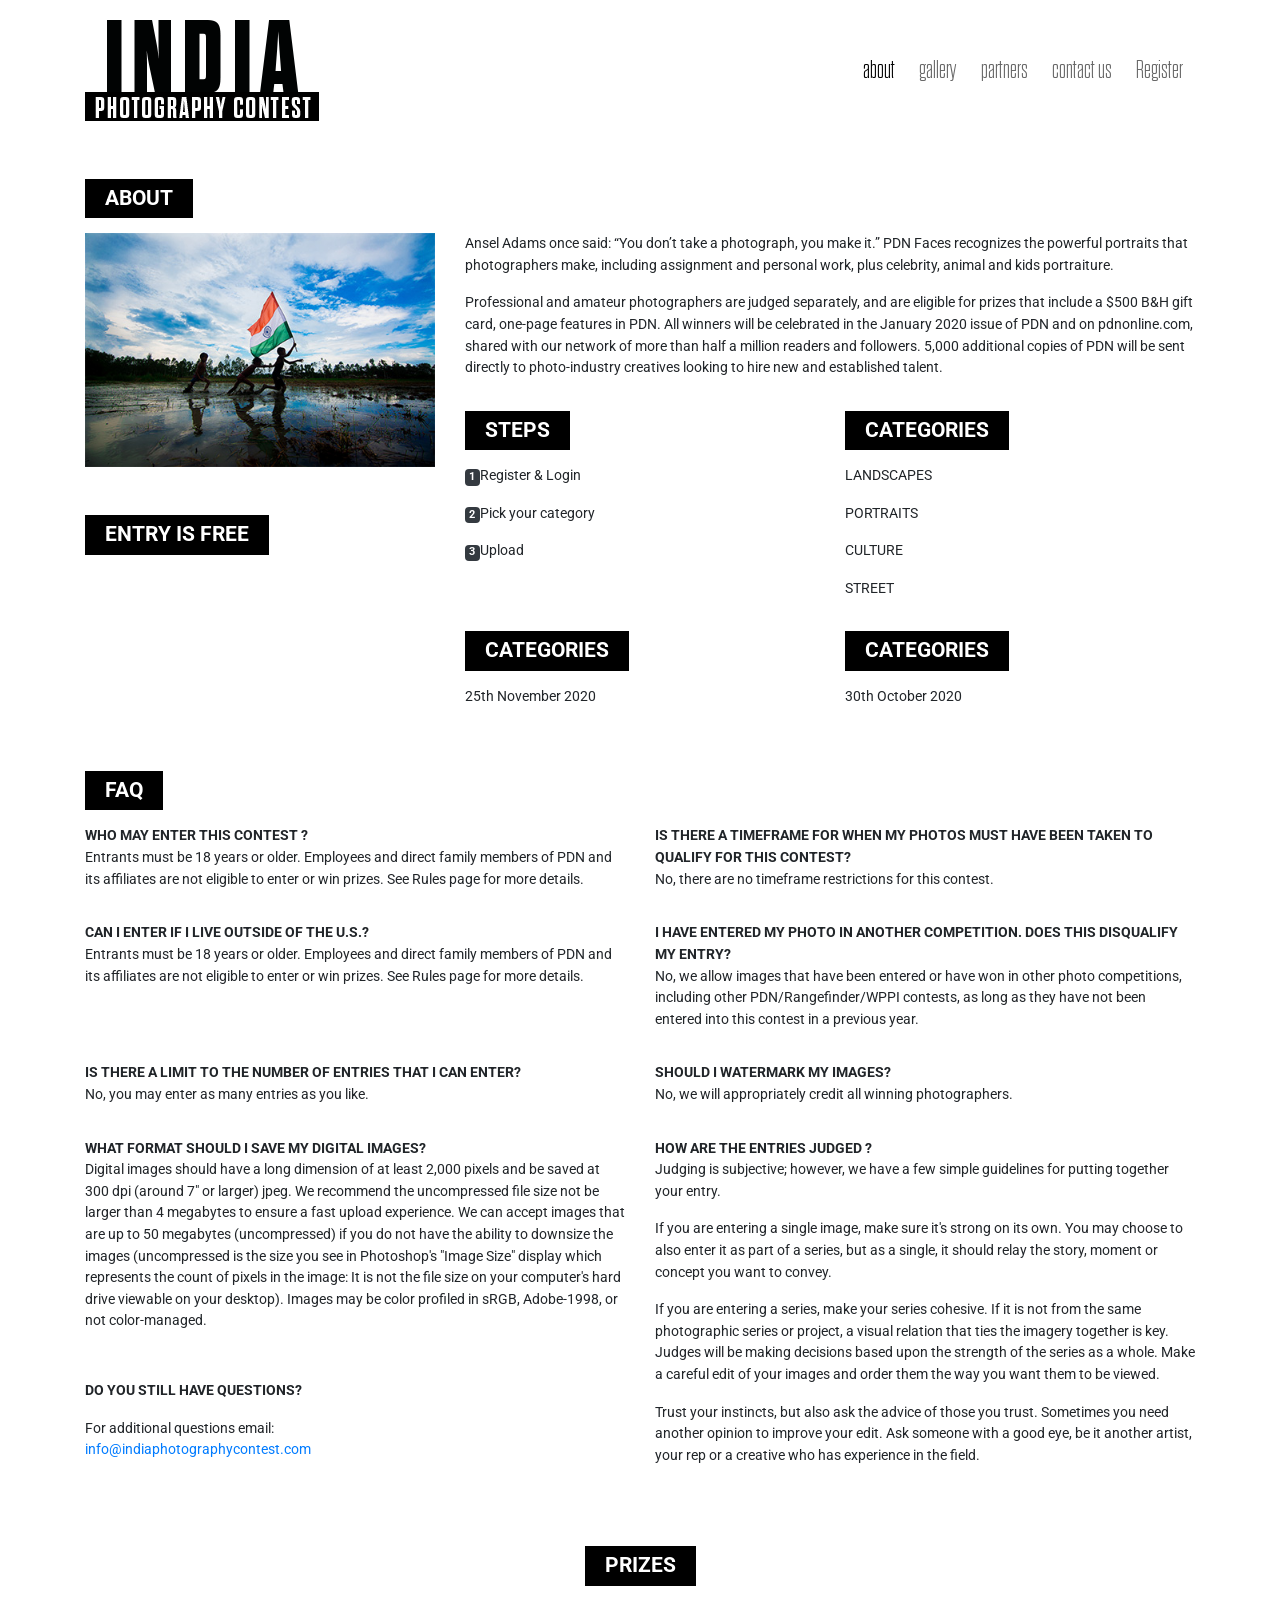
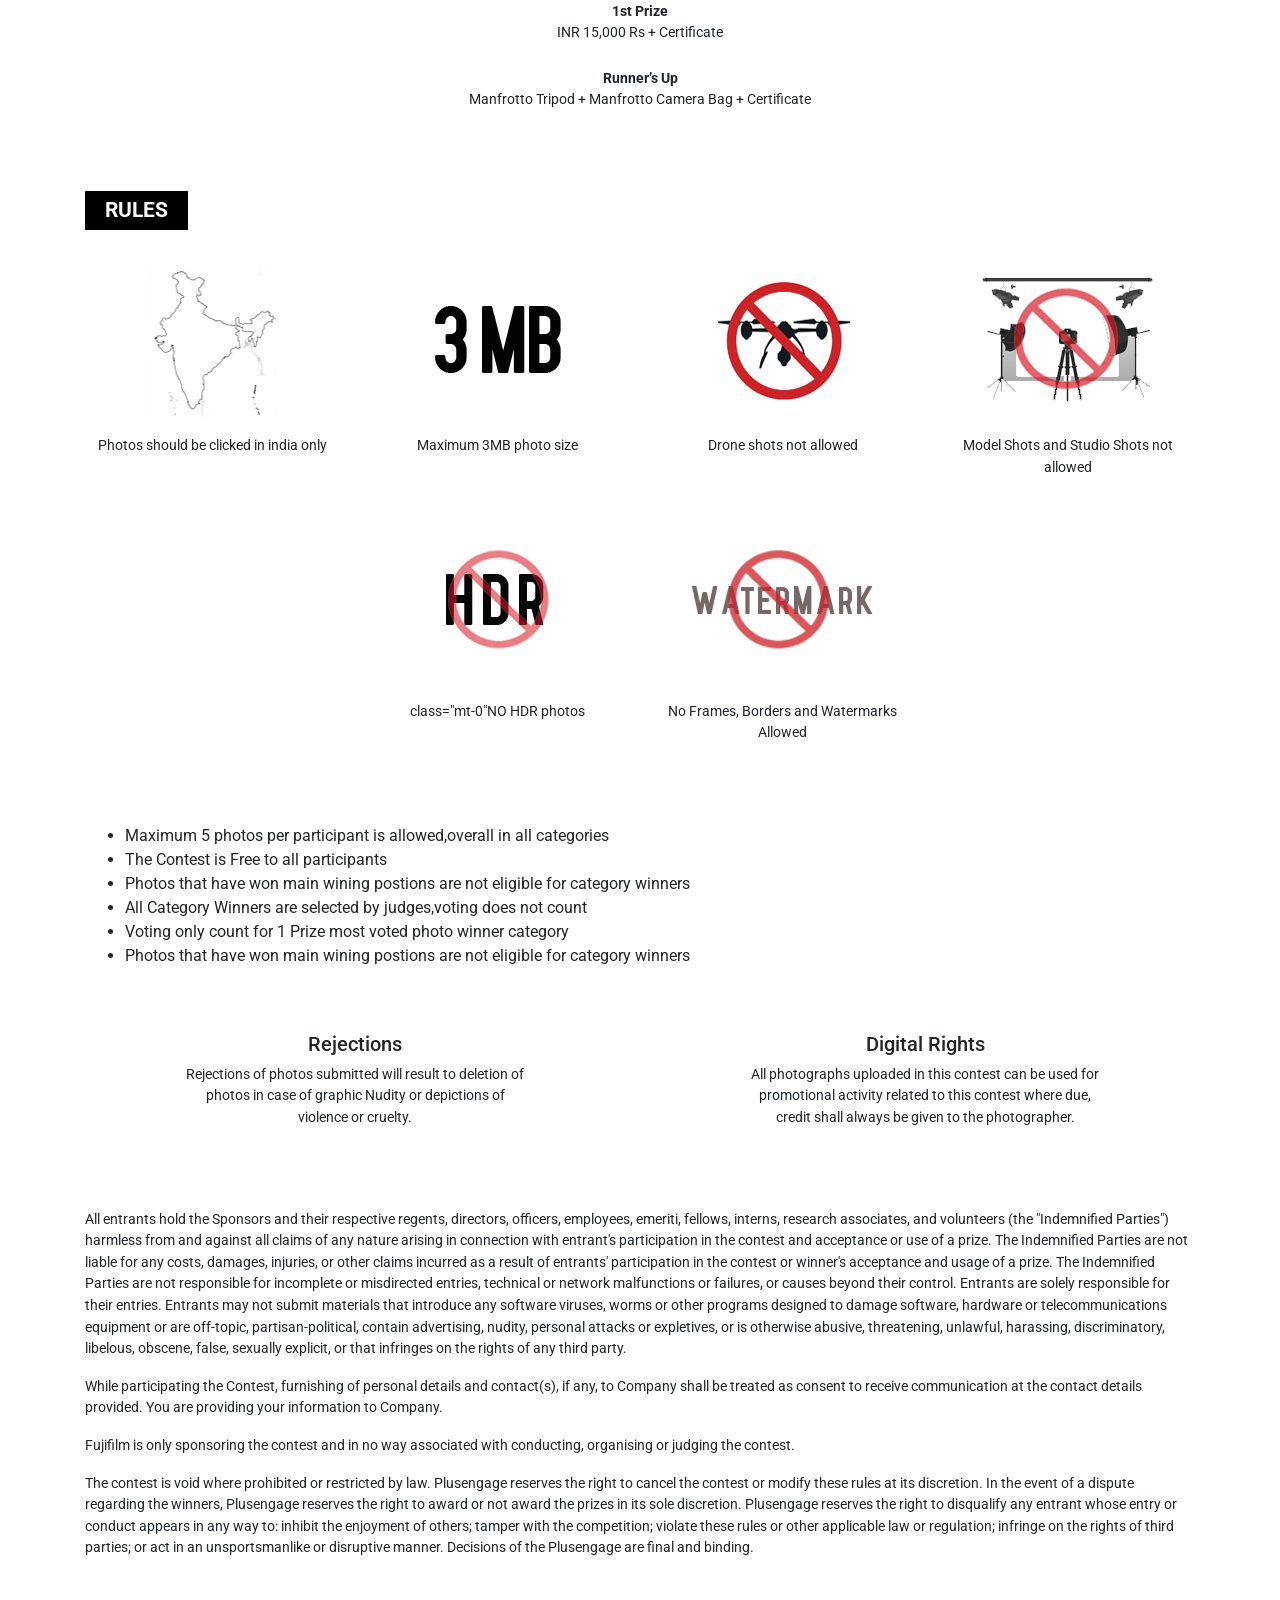
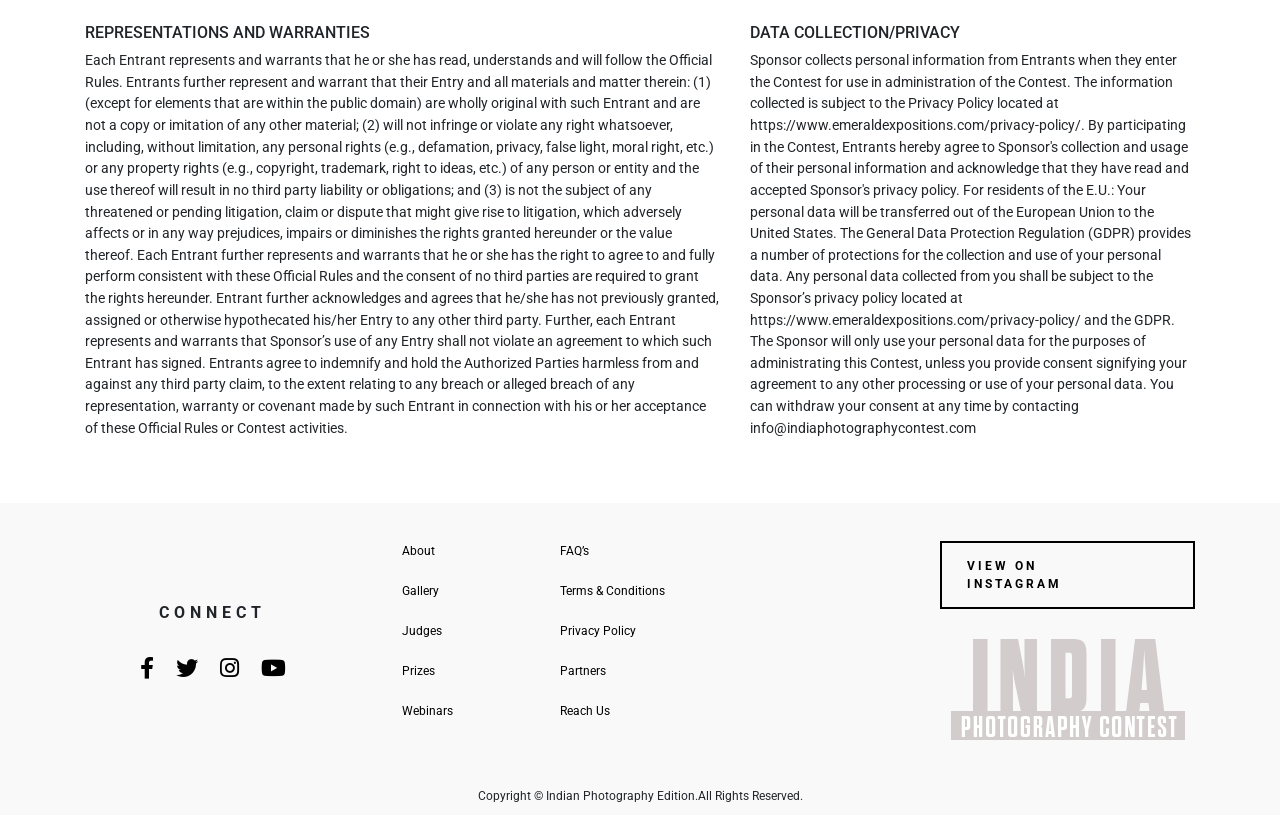
==== commit 82ddfb5b: "IPC website font change gallery page tab 4 and add space" ====
--- a/about.html
+++ b/about.html
@@ -5,7 +5,8 @@
     <meta charset="utf-8">
     <meta name="viewport" content="width=device-width, initial-scale=1, shrink-to-fit=no">
     <link rel="icon" href="./images/favicon.png" type="image/png">
-    <link rel="stylesheet" href="https://cdnjs.cloudflare.com/ajax/libs/font-awesome/5.13.0/css/all.min.css">
+    <link href="https://fonts.googleapis.com/css2?family=Roboto:ital,wght@0,300;0,400;0,500;0,700;0,900;1,300;1,400;1,500;1,700;1,900&display=swap" rel="stylesheet">
+  <link rel="stylesheet" href="https://cdnjs.cloudflare.com/ajax/libs/font-awesome/5.13.0/css/all.min.css">
     <link rel="stylesheet" href="./css/bootstrap.min.css">
     <link rel="stylesheet" href="./css/owl.carousel.min.css">
     <link rel="stylesheet" href="./css/animate.min.css">
--- a/css/style.min.css
+++ b/css/style.min.css
@@ -1,2 +1,2 @@
-@font-face{font-family:"Century Gothic";src:url("../fonts/CenturyGothic-Bold.eot");src:url("../fonts/CenturyGothic-Bold.eot?#iefix") format("embedded-opentype"),url("../fonts/CenturyGothic-Bold.woff2") format("woff2"),url("../fonts/CenturyGothic-Bold.woff") format("woff"),url("../fonts/CenturyGothic-Bold.ttf") format("truetype"),url("../fonts/CenturyGothic-Bold.svg#CenturyGothic-Bold") format("svg");font-weight:bold;font-style:normal}@font-face{font-family:"Century Gothic";src:url("../fonts/CenturyGothic-Bold.eot");src:url("../fonts/CenturyGothic-Bold.eot?#iefix") format("embedded-opentype"),url("../fonts/CenturyGothic-Bold.woff2") format("woff2"),url("../fonts/CenturyGothic-Bold.woff") format("woff"),url("../fonts/CenturyGothic-Bold.ttf") format("truetype"),url("../fonts/CenturyGothic-Bold.svg#CenturyGothic-Bold") format("svg");font-weight:500;font-style:normal}@font-face{font-family:"Century Gothic";src:url("../fonts/CenturyGothic.eot");src:url("../fonts/CenturyGothic.eot?#iefix") format("embedded-opentype"),url("../fonts/CenturyGothic.woff2") format("woff2"),url("../fonts/CenturyGothic.woff") format("woff"),url("../fonts/CenturyGothic.ttf") format("truetype"),url("../fonts/CenturyGothic.svg#CenturyGothic") format("svg");font-weight:normal;font-style:normal}@font-face{font-family:'Dharma Gothic E';src:url("../fonts/DharmaGothicE-ExLight.eot");src:local("Dharma Gothic E ExLight"),local("DharmaGothicE-ExLight"),url("../fonts/DharmaGothicE-ExLight.eot?#iefix") format("embedded-opentype"),url("../fonts/DharmaGothicE-ExLight.woff2") format("woff2"),url("../fonts/DharmaGothicE-ExLight.woff") format("woff"),url("../fonts/DharmaGothicE-ExLight.ttf") format("truetype");font-weight:200;font-style:normal;font-display:swap}@font-face{font-family:'Dharma Gothic E';src:url("../fonts/DharmaGothicE-RegularItalic.eot");src:local("Dharma Gothic E Regular Italic"),local("DharmaGothicE-RegularItalic"),url("../fonts/DharmaGothicE-RegularItalic.eot?#iefix") format("embedded-opentype"),url("../fonts/DharmaGothicE-RegularItalic.woff2") format("woff2"),url("../fonts/DharmaGothicE-RegularItalic.woff") format("woff"),url("../fonts/DharmaGothicE-RegularItalic.ttf") format("truetype");font-weight:normal;font-style:italic;font-display:swap}@font-face{font-family:'Dharma Gothic E';src:url("../fonts/DharmaGothicE-ExBoldItalic.eot");src:local("Dharma Gothic E ExBold Italic"),local("DharmaGothicE-ExBoldItalic"),url("../fonts/DharmaGothicE-ExBoldItalic.eot?#iefix") format("embedded-opentype"),url("../fonts/DharmaGothicE-ExBoldItalic.woff2") format("woff2"),url("../fonts/DharmaGothicE-ExBoldItalic.woff") format("woff"),url("../fonts/DharmaGothicE-ExBoldItalic.ttf") format("truetype");font-weight:800;font-style:italic;font-display:swap}@font-face{font-family:'Dharma Gothic E';src:url("../fonts/DharmaGothicE-HeavyItalic.eot");src:local("Dharma Gothic E Heavy Italic"),local("DharmaGothicE-HeavyItalic"),url("../fonts/DharmaGothicE-HeavyItalic.eot?#iefix") format("embedded-opentype"),url("../fonts/DharmaGothicE-HeavyItalic.woff2") format("woff2"),url("../fonts/DharmaGothicE-HeavyItalic.woff") format("woff"),url("../fonts/DharmaGothicE-HeavyItalic.ttf") format("truetype");font-weight:900;font-style:italic;font-display:swap}@font-face{font-family:'Dharma Gothic E';src:url("../fonts/DharmaGothicE-ExLightItalic.eot");src:local("Dharma Gothic E ExLight Italic"),local("DharmaGothicE-ExLightItalic"),url("../fonts/DharmaGothicE-ExLightItalic.eot?#iefix") format("embedded-opentype"),url("../fonts/DharmaGothicE-ExLightItalic.woff2") format("woff2"),url("../fonts/DharmaGothicE-ExLightItalic.woff") format("woff"),url("../fonts/DharmaGothicE-ExLightItalic.ttf") format("truetype");font-weight:200;font-style:italic;font-display:swap}@font-face{font-family:'Dharma Gothic E';src:url("../fonts/DharmaGothicE-ExBold.eot");src:local("Dharma Gothic E ExBold"),local("DharmaGothicE-ExBold"),url("../fonts/DharmaGothicE-ExBold.eot?#iefix") format("embedded-opentype"),url("../fonts/DharmaGothicE-ExBold.woff2") format("woff2"),url("../fonts/DharmaGothicE-ExBold.woff") format("woff"),url("../fonts/DharmaGothicE-ExBold.ttf") format("truetype");font-weight:800;font-style:normal;font-display:swap}@font-face{font-family:'Dharma Gothic E';src:url("../fonts/DharmaGothicE-Bold.eot");src:local("Dharma Gothic E Bold"),local("DharmaGothicE-Bold"),url("../fonts/DharmaGothicE-Bold.eot?#iefix") format("embedded-opentype"),url("../fonts/DharmaGothicE-Bold.woff2") format("woff2"),url("../fonts/DharmaGothicE-Bold.woff") format("woff"),url("../fonts/DharmaGothicE-Bold.ttf") format("truetype");font-weight:bold;font-style:normal;font-display:swap}@font-face{font-family:'Dharma Gothic E';src:url("../fonts/DharmaGothicE-Light.eot");src:local("Dharma Gothic E Light"),local("DharmaGothicE-Light"),url("../fonts/DharmaGothicE-Light.eot?#iefix") format("embedded-opentype"),url("../fonts/DharmaGothicE-Light.woff2") format("woff2"),url("../fonts/DharmaGothicE-Light.woff") format("woff"),url("../fonts/DharmaGothicE-Light.ttf") format("truetype");font-weight:300;font-style:normal;font-display:swap}@font-face{font-family:'Dharma Gothic E';src:url("../fonts/DharmaGothicE-Heavy.eot");src:local("Dharma Gothic E Heavy"),local("DharmaGothicE-Heavy"),url("../fonts/DharmaGothicE-Heavy.eot?#iefix") format("embedded-opentype"),url("../fonts/DharmaGothicE-Heavy.woff2") format("woff2"),url("../fonts/DharmaGothicE-Heavy.woff") format("woff"),url("../fonts/DharmaGothicE-Heavy.ttf") format("truetype");font-weight:900;font-style:normal;font-display:swap}@font-face{font-family:'Dharma Gothic E';src:url("../fonts/DharmaGothicE-LightItalic.eot");src:local("Dharma Gothic E Light Italic"),local("DharmaGothicE-LightItalic"),url("../fonts/DharmaGothicE-LightItalic.eot?#iefix") format("embedded-opentype"),url("../fonts/DharmaGothicE-LightItalic.woff2") format("woff2"),url("../fonts/DharmaGothicE-LightItalic.woff") format("woff"),url("../fonts/DharmaGothicE-LightItalic.ttf") format("truetype");font-weight:300;font-style:italic;font-display:swap}@font-face{font-family:'Dharma Gothic E';src:url("../fonts/DharmaGothicE-Regular.eot");src:local("Dharma Gothic E Regular"),local("DharmaGothicE-Regular"),url("../fonts/DharmaGothicE-Regular.eot?#iefix") format("embedded-opentype"),url("../fonts/DharmaGothicE-Regular.woff2") format("woff2"),url("../fonts/DharmaGothicE-Regular.woff") format("woff"),url("../fonts/DharmaGothicE-Regular.ttf") format("truetype");font-weight:normal;font-style:normal;font-display:swap}html{margin:0;padding:0}body{font-family:'Century Gothic';margin:0;padding:0}body h1,body h2,body h3,body h4,body h5,body h6{font-family:'Century Gothic'}body p{font-family:'Century Gothic';font-size:0.9rem}body .bg-black{background:#000;color:#fff}body .letter-spacing-5{letter-spacing:5px}body .btn{font-size:16px;font-family:'Century Gothic';border-radius:0;font-weight:400}body .btn.btn-lg{font-size:20px;font-weight:bold}body .btn.btn-dark{background-color:#2f2f31;border-color:#2f2f31;color:#fff}body .btn.btn-primary{background-color:#756aee;border-color:#756aee;color:#fff}body .cursor{margin-left:5px;opacity:1;animation:blink 0.7s infinite}@keyframes blink{0%{opacity:0}100%{opacity:1}}body header.mainHeader nav.navbar{transition:all 0.5s linear;position:fixed;top:0;left:0;right:0;padding:0;z-index:3}body header.mainHeader nav.navbar a.navbar-brand{padding:0px 0;margin:20px 0}@media (max-width: 767px){body header.mainHeader nav.navbar a.navbar-brand{margin:10px 0}}body header.mainHeader nav.navbar button.navbar-toggler{border:0 none;outline:none;position:absolute;right:0}body header.mainHeader nav.navbar span.logo{display:block;position:relative;overflow:hidden}@media (max-width: 767px){body header.mainHeader nav.navbar span.logo{margin-left:5px}body header.mainHeader nav.navbar span.logo img{max-width:135px}}body header.mainHeader nav.navbar span.logo .logo-light{opacity:1;transition:all 0.5s linear;height:101px}@media (max-width: 991px){body header.mainHeader nav.navbar span.logo .logo-light{height:50px}}body header.mainHeader nav.navbar span.logo .logo-dark{position:absolute;top:0;left:0;opacity:0;transition:all 0.5s linear;height:101px}@media (max-width: 991px){body header.mainHeader nav.navbar span.logo .logo-dark{height:50px}}body header.mainHeader nav.navbar .navbar-toggler-icon{background-image:url("data:image/svg+xml,%3csvg xmlns='http://www.w3.org/2000/svg' width='30' height='30' viewBox='0 0 30 30'%3e%3cpath stroke='rgba(255, 255, 255, 1)' stroke-linecap='round' stroke-miterlimit='10' stroke-width='2' d='M4 7h22M4 15h22M4 23h22'/%3e%3c/svg%3e")}@media (max-width: 991px){body header.mainHeader nav.navbar .navbar-collapse{background:rgba(255,255,255,0.8);padding-top:15px;padding-bottom:15px;position:absolute;top:100%;right:0;left:0}}body header.mainHeader nav.navbar .navbar-collapse ul.navbar-nav .nav-item>.nav-link{transition:color 0.5s linear;font-family:'Dharma Gothic E';color:#fff;font-size:25px;font-weight:200;line-height:25px;padding:8px 12px;transition:all 0.3s linear}body header.mainHeader nav.navbar .navbar-collapse ul.navbar-nav .nav-item>.nav-link:hover{color:rgba(255,255,255,0.5)}@media (max-width: 991px){body header.mainHeader nav.navbar .navbar-collapse ul.navbar-nav .nav-item>.nav-link{padding:8px 12px;color:#000}body header.mainHeader nav.navbar .navbar-collapse ul.navbar-nav .nav-item>.nav-link:hover{color:rgba(0,0,0,0.7)}}body header.mainHeader nav.navbar .navbar-collapse ul.navbar-nav .nav-item.active>a{color:#756aee}body header.mainHeader nav.navbar .navbar-collapse ul.navbar-nav .nav-item.active>a:hover{color:rgba(117,106,238,0.85)}@media (max-width: 991px){body header.mainHeader nav.navbar .navbar-collapse ul.navbar-nav .nav-item.active>a{color:#000;background-color:rgba(0,0,0,0.02)}body header.mainHeader nav.navbar .navbar-collapse ul.navbar-nav .nav-item.active>a:hover{color:rgba(0,0,0,0.7)}}@media (min-width: 992px){body header.mainHeader nav.navbar .navbar-collapse ul.navbar-nav .nav-item.dropdown .dropdown-toggle:after{display:none}body header.mainHeader nav.navbar .navbar-collapse ul.navbar-nav .nav-item.dropdown>.dropdown-menu{display:block;opacity:0;visibility:hidden;transition:all 0.3s linear}body header.mainHeader nav.navbar .navbar-collapse ul.navbar-nav .nav-item.dropdown:hover>.dropdown-menu{opacity:1;visibility:visible}}@media (max-width: 991px){body header.mainHeader nav.navbar .navbar-collapse ul.navbar-nav .nav-item.dropdown .dropdown-menu{border-radius:0;border-left:0;border-right:0}body header.mainHeader nav.navbar .navbar-collapse ul.navbar-nav .nav-item.dropdown .dropdown-menu a.dropdown-item{font-size:13px;padding:8px 12px}}body header.mainHeader nav.navbar.sticky{background:rgba(255,255,255,0.85) !important}body header.mainHeader nav.navbar.sticky span.logo .logo-light{opacity:0;height:60px}@media (max-width: 991px){body header.mainHeader nav.navbar.sticky span.logo .logo-light{height:50px}}body header.mainHeader nav.navbar.sticky span.logo .logo-dark{height:60px;opacity:1}@media (max-width: 991px){body header.mainHeader nav.navbar.sticky span.logo .logo-dark{height:50px}}body header.mainHeader nav.navbar.sticky .navbar-toggler-icon{background-image:url("data:image/svg+xml,%3csvg xmlns='http://www.w3.org/2000/svg' width='30' height='30' viewBox='0 0 30 30'%3e%3cpath stroke='rgba(0, 0, 0, 1)' stroke-linecap='round' stroke-miterlimit='10' stroke-width='2' d='M4 7h22M4 15h22M4 23h22'/%3e%3c/svg%3e")}@media (min-width: 991px){body header.mainHeader nav.navbar.sticky ul.navbar-nav .nav-item>.nav-link{padding:22px 12px;color:#000}body header.mainHeader nav.navbar.sticky ul.navbar-nav .nav-item>.nav-link:hover{color:rgba(0,0,0,0.8)}body header.mainHeader nav.navbar.sticky ul.navbar-nav .nav-item.active>a{color:#756aee}body header.mainHeader nav.navbar.sticky ul.navbar-nav .nav-item.active>a:hover{color:rgba(117,106,238,0.85)}}body header.mainHeader .headerSpace{background:#fff;min-height:141px;display:block}@media (max-width: 991px){body header.mainHeader .headerSpace{min-height:68px}}@media (max-width: 767px){body header.mainHeader .headerSpace{min-height:48px}}body header.mainHeader .headerSpace nav.navbar{background:#fff !important}body header.mainHeader .headerSpace nav.navbar span.logo .logo-light{transform:translateY(-100%);opacity:0}body header.mainHeader .headerSpace nav.navbar span.logo .logo-dark{transform:translateY(0);opacity:1}body header.mainHeader .headerSpace nav.navbar .navbar-toggler-icon{background-image:url("data:image/svg+xml,%3csvg xmlns='http://www.w3.org/2000/svg' width='30' height='30' viewBox='0 0 30 30'%3e%3cpath stroke='rgba(0, 0, 0, 1)' stroke-linecap='round' stroke-miterlimit='10' stroke-width='2' d='M4 7h22M4 15h22M4 23h22'/%3e%3c/svg%3e")}@media (min-width: 991px){body header.mainHeader .headerSpace nav.navbar ul.navbar-nav .nav-item>.nav-link{padding:34px 12px;color:rgba(0,0,0,0.6)}body header.mainHeader .headerSpace nav.navbar ul.navbar-nav .nav-item>.nav-link:hover{color:#000}body header.mainHeader .headerSpace nav.navbar ul.navbar-nav .nav-item.active>a{color:#000}body header.mainHeader .headerSpace nav.navbar ul.navbar-nav .nav-item.active>a:hover{color:rgba(0,0,0,0.8)}}body header.mainHeader #parallax.bannerWrap{position:relative}body header.mainHeader .mainslider.owl-carousel{position:relative}body header.mainHeader .mainslider.owl-carousel .owl-dots{position:absolute;bottom:10px;left:0;right:0;z-index:2;text-align:center}body header.mainHeader .mainslider.owl-carousel .owl-dots button.owl-dot{outline:none;width:10px;height:10px;border-radius:50%;margin:0 5px;background-color:rgba(255,255,255,0.5)}body header.mainHeader .mainslider.owl-carousel .owl-dots button.owl-dot.active{background-color:#fff}body header.mainHeader .mainslider.owl-carousel .owl-item .banner{height:auto;position:relative;z-index:-1;padding:100vh 0 0;background-repeat:no-repeat;background-position:center;background-size:cover}body header.mainHeader .mainslider.owl-carousel .owl-item .banner .banner-content{position:absolute;bottom:13%;left:0;right:0;top:auto;z-index:3;text-align:center;opacity:0;transition:all 0.4s linear 0.5s}body header.mainHeader .mainslider.owl-carousel .owl-item .banner .banner-content h3{text-align:center;background-color:rgba(255,255,255,0.5);color:#000;display:inline-block;padding:10px 15px;text-transform:uppercase}body header.mainHeader .mainslider.owl-carousel .owl-item .banner .banner-content .btn.btn-outline-light{border-width:3px;border-color:#fff;border-style:solid;background-color:rgba(0,0,0,0.7);width:194px;height:60px;font-family:'Dharma Gothic E';font-weight:bold;font-size:50px;text-transform:uppercase;line-height:normal;letter-spacing:3px;padding:0 10px;transition:all 0.3s linear}@media (max-width: 767px){body header.mainHeader .mainslider.owl-carousel .owl-item .banner .banner-content .btn.btn-outline-light{width:auto;border-width:2px;font-size:26px;height:36px;line-height:36px}}body header.mainHeader .mainslider.owl-carousel .owl-item .banner .banner-content .btn.btn-outline-light:hover,body header.mainHeader .mainslider.owl-carousel .owl-item .banner .banner-content .btn.btn-outline-light:focus{background-color:#fff;border-color:#fff;color:#000}@media (max-width: 767px){body header.mainHeader .mainslider.owl-carousel .owl-item .banner .banner-content{left:0;right:0;text-align:center}body header.mainHeader .mainslider.owl-carousel .owl-item .banner .banner-content h3{padding:5px 10px;font-size:18px}}body header.mainHeader .mainslider.owl-carousel .owl-item.active .banner .banner-content{bottom:10%;opacity:1}body footer.main-footer.footer{background-color:#f9f9f9;padding-top:38px}body footer.main-footer.footer .footer_text h6{text-align:center;letter-spacing:5px;font-weight:bold}body footer.main-footer.footer .footer_text ul.footersocialLink{margin:30px 0 0;padding:0;list-style:none;display:flex;justify-content:center}body footer.main-footer.footer .footer_text ul.footersocialLink li:nth-of-type(1n+2){margin-left:22px}body footer.main-footer.footer .footer_text ul.footersocialLink li a{text-decoration:none;font-size:22px;color:#000}body footer.main-footer.footer .footerLinks ul{margin:0;padding:0;list-style:none}@media (max-width: 767px){body footer.main-footer.footer .footerLinks ul{display:flex;flex-wrap:wrap;justify-content:center}}body footer.main-footer.footer .footerLinks ul li{margin:0 0 26px;padding:0;line-height:12px}@media (max-width: 767px){body footer.main-footer.footer .footerLinks ul li{flex:0 0 auto;margin:10px}}body footer.main-footer.footer .footerLinks ul li a{text-decoration:none;font-size:12px;font-weight:normal;line-height:14px;color:#000}body footer.main-footer.footer .footerLinks ul .copyrightWrap{text-align:center}body footer.main-footer.footer .footerLinks ul .copyrightWrap span:nth-of-type(1n+2){margin:0 5px}body footer.main-footer.footer .footer_logo_col{text-align:center}body footer.main-footer.footer .footer_logo_col .footer_logo{display:inline-block}body footer.main-footer.footer .footer_logo_col .footer_logo img{display:block}@media (max-width: 767px){body footer.main-footer.footer .footer_logo_col .footer_logo img{max-height:75px}}body footer.main-footer.footer .instagram-block{margin-bottom:30px}@media (max-width: 767px){body footer.main-footer.footer .instagram-block{text-align:center;margin-bottom:15px}}body footer.main-footer.footer .instagram-block a{display:block;border:2px solid #000;color:#000;text-decoration:none;letter-spacing:3px;font-weight:bold;font-size:12px;padding:14px 25px;text-align:left}@media (max-width: 767px){body footer.main-footer.footer .instagram-block a{display:inline-block;border-width:1px}}body footer.main-footer.footer .copyrightWrap{margin-top:30px;padding:10px 0 10px;text-align:center;font-size:12px}@media (max-width: 767px){body footer.main-footer.footer .copyrightWrap{margin-top:5px}body footer.main-footer.footer .copyrightWrap span{display:inline-block}}body section.scroll{background-color:#fff;padding:38px 0 0;position:relative;z-index:1}@media (max-width: 991px){body section.scroll{padding-top:30px}}@media (max-width: 767px){body section.scroll{padding-top:15px}}body section.scroll .main-Section.main-Section-3 .featuredThumb{position:relative}body section.scroll .main-Section.main-Section-3 .featuredThumb h6{position:absolute;bottom:0px;right:0px;left:0;top:auto;text-align:center;color:#fff;z-index:1;margin:0;padding:10px 10px;font-weight:normal;font-size:16px}body section.scroll .main-Section.main-Section-5 .featuredThumb{min-height:100%}body section.scroll .main-Section.main-Section-5 .featuredThumb .thumbBox{min-height:100%;padding:20px}body section.scroll .main-Section.main-Section-5 .featuredThumb .thumbBox.thumbBox-1{background-color:#c5b203}body section.scroll .main-Section.main-Section-5 .featuredThumb .thumbBox.thumbBox-2{background-color:#007580}body section.scroll .main-Section.main-Section-5 .featuredThumb .thumbBox.thumbBox-3{background-color:#f5416c}@media (max-width: 767px){body section.scroll .main-Section.main-Section-5 .featuredThumb .thumbBox{padding:10px}}body section.scroll .main-Section.main-Section-5 .featuredThumb .thumbBox h5{font-size:31px;color:#fdfcfc;font-weight:bold;text-transform:uppercase}body section.scroll .main-Section.main-Section-5 .featuredThumb .thumbBox h5 sup{top:-7px}body section.scroll .main-Section.main-Section-5 .featuredThumb .thumbBox h5:after{content:"";background-color:#d7d7d7;display:block;height:4px;margin:15px 0 0}body section.scroll .main-Section.main-Section-5 .featuredThumb .thumbBox h6{font-size:23px;color:#040404;font-weight:bold}body section.scroll .main-Section.main-Section-6{background-color:#dadddf}body section.scroll .main-Section.main-Section-6 .featuredThumb{position:relative}body section.scroll .main-Section.main-Section-6 .featuredThumb .webinar_date{position:absolute;top:0;right:0;z-index:2;font-weight:bold;color:#040404;font-size:23px;padding:10px;text-align:right}body section.scroll .main-Section.main-Section-6 .featuredThumb .webinar_date small{font-size:16px;font-weight:bold;display:block}body section.scroll .main-Section.main-Section-6 .featuredThumb .webinar_date:after{content:"";position:absolute;top:0;right:0;width:0;height:0;z-index:-1;border:65px;border-style:solid;border-color:#f4fd04 #f4fd04 transparent transparent}body section.scroll .badge_Heading{margin-bottom:15px}body section.scroll .badge_Heading span.badgeBox{color:#fff;font-weight:bold;display:inline-block;background-color:#000;padding:7px 20px;font-size:21px}@media (max-width: 767px){body section.scroll .badge_Heading span.badgeBox{font-size:16px;padding:5px 10px}}body section.scroll .about-Section.main-Section-1 span.badge.badge-dark{background-color:#000;vertical-align:1px;padding:4px 6px;border-radius:50%;margin-right:8px}body section.scroll .about-Section.main-Section-5 ul{list-style:none;margin:0;padding:0}@media (min-width: 576px){body section.scroll .about-Section.main-Section-5 ul{display:flex;justify-content:flex-start;flex-wrap:wrap}}body section.scroll .about-Section.main-Section-5 ul li{position:relative;margin:0 0 30px;padding:0}@media (min-width: 992px){body section.scroll .about-Section.main-Section-5 ul li{flex:0 0 33.33%;width:33.33%;padding:0 30px 0}body section.scroll .about-Section.main-Section-5 ul li:after{width:4px;position:absolute;top:0;right:-2px;bottom:0;background-color:#000;content:""}body section.scroll .about-Section.main-Section-5 ul li:nth-of-type(3n+3):after{display:none}}@media (min-width: 576px) and (max-width: 991px){body section.scroll .about-Section.main-Section-5 ul li{flex:0 0 50%;width:50%;padding:0 30px 0}body section.scroll .about-Section.main-Section-5 ul li:after{width:4px;position:absolute;top:0;right:-2px;bottom:0;background-color:#000;content:""}body section.scroll .about-Section.main-Section-5 ul li:nth-of-type(2n+2):after{display:none}}
+@font-face{font-family:'Dharma Gothic E';src:url("../fonts/DharmaGothicE-ExLight.eot");src:local("Dharma Gothic E ExLight"),local("DharmaGothicE-ExLight"),url("../fonts/DharmaGothicE-ExLight.eot?#iefix") format("embedded-opentype"),url("../fonts/DharmaGothicE-ExLight.woff2") format("woff2"),url("../fonts/DharmaGothicE-ExLight.woff") format("woff"),url("../fonts/DharmaGothicE-ExLight.ttf") format("truetype");font-weight:200;font-style:normal;font-display:swap}@font-face{font-family:'Dharma Gothic E';src:url("../fonts/DharmaGothicE-RegularItalic.eot");src:local("Dharma Gothic E Regular Italic"),local("DharmaGothicE-RegularItalic"),url("../fonts/DharmaGothicE-RegularItalic.eot?#iefix") format("embedded-opentype"),url("../fonts/DharmaGothicE-RegularItalic.woff2") format("woff2"),url("../fonts/DharmaGothicE-RegularItalic.woff") format("woff"),url("../fonts/DharmaGothicE-RegularItalic.ttf") format("truetype");font-weight:normal;font-style:italic;font-display:swap}@font-face{font-family:'Dharma Gothic E';src:url("../fonts/DharmaGothicE-ExBoldItalic.eot");src:local("Dharma Gothic E ExBold Italic"),local("DharmaGothicE-ExBoldItalic"),url("../fonts/DharmaGothicE-ExBoldItalic.eot?#iefix") format("embedded-opentype"),url("../fonts/DharmaGothicE-ExBoldItalic.woff2") format("woff2"),url("../fonts/DharmaGothicE-ExBoldItalic.woff") format("woff"),url("../fonts/DharmaGothicE-ExBoldItalic.ttf") format("truetype");font-weight:800;font-style:italic;font-display:swap}@font-face{font-family:'Dharma Gothic E';src:url("../fonts/DharmaGothicE-HeavyItalic.eot");src:local("Dharma Gothic E Heavy Italic"),local("DharmaGothicE-HeavyItalic"),url("../fonts/DharmaGothicE-HeavyItalic.eot?#iefix") format("embedded-opentype"),url("../fonts/DharmaGothicE-HeavyItalic.woff2") format("woff2"),url("../fonts/DharmaGothicE-HeavyItalic.woff") format("woff"),url("../fonts/DharmaGothicE-HeavyItalic.ttf") format("truetype");font-weight:900;font-style:italic;font-display:swap}@font-face{font-family:'Dharma Gothic E';src:url("../fonts/DharmaGothicE-ExLightItalic.eot");src:local("Dharma Gothic E ExLight Italic"),local("DharmaGothicE-ExLightItalic"),url("../fonts/DharmaGothicE-ExLightItalic.eot?#iefix") format("embedded-opentype"),url("../fonts/DharmaGothicE-ExLightItalic.woff2") format("woff2"),url("../fonts/DharmaGothicE-ExLightItalic.woff") format("woff"),url("../fonts/DharmaGothicE-ExLightItalic.ttf") format("truetype");font-weight:200;font-style:italic;font-display:swap}@font-face{font-family:'Dharma Gothic E';src:url("../fonts/DharmaGothicE-ExBold.eot");src:local("Dharma Gothic E ExBold"),local("DharmaGothicE-ExBold"),url("../fonts/DharmaGothicE-ExBold.eot?#iefix") format("embedded-opentype"),url("../fonts/DharmaGothicE-ExBold.woff2") format("woff2"),url("../fonts/DharmaGothicE-ExBold.woff") format("woff"),url("../fonts/DharmaGothicE-ExBold.ttf") format("truetype");font-weight:800;font-style:normal;font-display:swap}@font-face{font-family:'Dharma Gothic E';src:url("../fonts/DharmaGothicE-Bold.eot");src:local("Dharma Gothic E Bold"),local("DharmaGothicE-Bold"),url("../fonts/DharmaGothicE-Bold.eot?#iefix") format("embedded-opentype"),url("../fonts/DharmaGothicE-Bold.woff2") format("woff2"),url("../fonts/DharmaGothicE-Bold.woff") format("woff"),url("../fonts/DharmaGothicE-Bold.ttf") format("truetype");font-weight:bold;font-style:normal;font-display:swap}@font-face{font-family:'Dharma Gothic E';src:url("../fonts/DharmaGothicE-Light.eot");src:local("Dharma Gothic E Light"),local("DharmaGothicE-Light"),url("../fonts/DharmaGothicE-Light.eot?#iefix") format("embedded-opentype"),url("../fonts/DharmaGothicE-Light.woff2") format("woff2"),url("../fonts/DharmaGothicE-Light.woff") format("woff"),url("../fonts/DharmaGothicE-Light.ttf") format("truetype");font-weight:300;font-style:normal;font-display:swap}@font-face{font-family:'Dharma Gothic E';src:url("../fonts/DharmaGothicE-Heavy.eot");src:local("Dharma Gothic E Heavy"),local("DharmaGothicE-Heavy"),url("../fonts/DharmaGothicE-Heavy.eot?#iefix") format("embedded-opentype"),url("../fonts/DharmaGothicE-Heavy.woff2") format("woff2"),url("../fonts/DharmaGothicE-Heavy.woff") format("woff"),url("../fonts/DharmaGothicE-Heavy.ttf") format("truetype");font-weight:900;font-style:normal;font-display:swap}@font-face{font-family:'Dharma Gothic E';src:url("../fonts/DharmaGothicE-LightItalic.eot");src:local("Dharma Gothic E Light Italic"),local("DharmaGothicE-LightItalic"),url("../fonts/DharmaGothicE-LightItalic.eot?#iefix") format("embedded-opentype"),url("../fonts/DharmaGothicE-LightItalic.woff2") format("woff2"),url("../fonts/DharmaGothicE-LightItalic.woff") format("woff"),url("../fonts/DharmaGothicE-LightItalic.ttf") format("truetype");font-weight:300;font-style:italic;font-display:swap}@font-face{font-family:'Dharma Gothic E';src:url("../fonts/DharmaGothicE-Regular.eot");src:local("Dharma Gothic E Regular"),local("DharmaGothicE-Regular"),url("../fonts/DharmaGothicE-Regular.eot?#iefix") format("embedded-opentype"),url("../fonts/DharmaGothicE-Regular.woff2") format("woff2"),url("../fonts/DharmaGothicE-Regular.woff") format("woff"),url("../fonts/DharmaGothicE-Regular.ttf") format("truetype");font-weight:normal;font-style:normal;font-display:swap}html{margin:0;padding:0}body{font-family:'Roboto', sans-serif;margin:0;padding:0}body h1,body h2,body h3,body h4,body h5,body h6{font-family:'Roboto', sans-serif}body p{font-family:'Roboto', sans-serif;font-size:0.9rem}body .bg-black{background:#000;color:#fff}body .letter-spacing-5{letter-spacing:5px}body .btn{font-size:16px;font-family:'Roboto', sans-serif;border-radius:0;font-weight:400}body .btn.btn-lg{font-size:20px;font-weight:bold}body .btn.btn-dark{background-color:#2f2f31;border-color:#2f2f31;color:#fff}body .cursor{margin-left:5px;opacity:1;animation:blink 0.7s infinite}@keyframes blink{0%{opacity:0}100%{opacity:1}}body header.mainHeader nav.navbar{transition:all 0.5s linear;position:fixed;top:0;left:0;right:0;padding:0;z-index:3}body header.mainHeader nav.navbar a.navbar-brand{padding:0px 0;margin:20px 0}@media (max-width: 767px){body header.mainHeader nav.navbar a.navbar-brand{margin:10px 0}}body header.mainHeader nav.navbar button.navbar-toggler{border:0 none;outline:none;position:absolute;right:0}body header.mainHeader nav.navbar span.logo{display:block;position:relative;overflow:hidden}@media (max-width: 767px){body header.mainHeader nav.navbar span.logo{margin-left:5px}body header.mainHeader nav.navbar span.logo img{max-width:135px}}body header.mainHeader nav.navbar span.logo .logo-light{opacity:1;transition:all 0.5s linear;height:101px}@media (max-width: 991px){body header.mainHeader nav.navbar span.logo .logo-light{height:50px}}body header.mainHeader nav.navbar span.logo .logo-dark{position:absolute;top:0;left:0;opacity:0;transition:all 0.5s linear;height:101px}@media (max-width: 991px){body header.mainHeader nav.navbar span.logo .logo-dark{height:50px}}body header.mainHeader nav.navbar .navbar-toggler-icon{background-image:url("data:image/svg+xml,%3csvg xmlns='http://www.w3.org/2000/svg' width='30' height='30' viewBox='0 0 30 30'%3e%3cpath stroke='rgba(255, 255, 255, 1)' stroke-linecap='round' stroke-miterlimit='10' stroke-width='2' d='M4 7h22M4 15h22M4 23h22'/%3e%3c/svg%3e")}@media (max-width: 991px){body header.mainHeader nav.navbar .navbar-collapse{background:rgba(255,255,255,0.8);padding-top:15px;padding-bottom:15px;position:absolute;top:100%;right:0;left:0}}body header.mainHeader nav.navbar .navbar-collapse ul.navbar-nav .nav-item>.nav-link{transition:color 0.5s linear;font-family:'Dharma Gothic E';color:#fff;font-size:25px;font-weight:200;line-height:25px;padding:8px 12px;transition:all 0.3s linear}body header.mainHeader nav.navbar .navbar-collapse ul.navbar-nav .nav-item>.nav-link:hover{color:rgba(255,255,255,0.5)}@media (max-width: 991px){body header.mainHeader nav.navbar .navbar-collapse ul.navbar-nav .nav-item>.nav-link{padding:8px 12px;color:#000}body header.mainHeader nav.navbar .navbar-collapse ul.navbar-nav .nav-item>.nav-link:hover{color:rgba(0,0,0,0.7)}}body header.mainHeader nav.navbar .navbar-collapse ul.navbar-nav .nav-item.active>a{color:#756aee}body header.mainHeader nav.navbar .navbar-collapse ul.navbar-nav .nav-item.active>a:hover{color:rgba(117,106,238,0.85)}@media (max-width: 991px){body header.mainHeader nav.navbar .navbar-collapse ul.navbar-nav .nav-item.active>a{color:#000;background-color:rgba(0,0,0,0.02)}body header.mainHeader nav.navbar .navbar-collapse ul.navbar-nav .nav-item.active>a:hover{color:rgba(0,0,0,0.7)}}@media (min-width: 992px){body header.mainHeader nav.navbar .navbar-collapse ul.navbar-nav .nav-item.dropdown .dropdown-toggle:after{display:none}body header.mainHeader nav.navbar .navbar-collapse ul.navbar-nav .nav-item.dropdown>.dropdown-menu{display:block;opacity:0;visibility:hidden;transition:all 0.3s linear}body header.mainHeader nav.navbar .navbar-collapse ul.navbar-nav .nav-item.dropdown:hover>.dropdown-menu{opacity:1;visibility:visible}}@media (max-width: 991px){body header.mainHeader nav.navbar .navbar-collapse ul.navbar-nav .nav-item.dropdown .dropdown-menu{border-radius:0;border-left:0;border-right:0}body header.mainHeader nav.navbar .navbar-collapse ul.navbar-nav .nav-item.dropdown .dropdown-menu a.dropdown-item{font-size:13px;padding:8px 12px}}body header.mainHeader nav.navbar.sticky{background:rgba(255,255,255,0.85) !important}body header.mainHeader nav.navbar.sticky span.logo .logo-light{opacity:0;height:60px}@media (max-width: 991px){body header.mainHeader nav.navbar.sticky span.logo .logo-light{height:50px}}body header.mainHeader nav.navbar.sticky span.logo .logo-dark{height:60px;opacity:1}@media (max-width: 991px){body header.mainHeader nav.navbar.sticky span.logo .logo-dark{height:50px}}body header.mainHeader nav.navbar.sticky .navbar-toggler-icon{background-image:url("data:image/svg+xml,%3csvg xmlns='http://www.w3.org/2000/svg' width='30' height='30' viewBox='0 0 30 30'%3e%3cpath stroke='rgba(0, 0, 0, 1)' stroke-linecap='round' stroke-miterlimit='10' stroke-width='2' d='M4 7h22M4 15h22M4 23h22'/%3e%3c/svg%3e")}@media (min-width: 991px){body header.mainHeader nav.navbar.sticky ul.navbar-nav .nav-item>.nav-link{padding:22px 12px;color:#000}body header.mainHeader nav.navbar.sticky ul.navbar-nav .nav-item>.nav-link:hover{color:rgba(0,0,0,0.8)}body header.mainHeader nav.navbar.sticky ul.navbar-nav .nav-item.active>a{color:#756aee}body header.mainHeader nav.navbar.sticky ul.navbar-nav .nav-item.active>a:hover{color:rgba(117,106,238,0.85)}}body header.mainHeader .headerSpace{background:#fff;min-height:141px;display:block}@media (max-width: 991px){body header.mainHeader .headerSpace{min-height:68px}}@media (max-width: 767px){body header.mainHeader .headerSpace{min-height:48px}}body header.mainHeader .headerSpace nav.navbar{background:#fff !important}body header.mainHeader .headerSpace nav.navbar span.logo .logo-light{transform:translateY(-100%);opacity:0}body header.mainHeader .headerSpace nav.navbar span.logo .logo-dark{transform:translateY(0);opacity:1}body header.mainHeader .headerSpace nav.navbar .navbar-toggler-icon{background-image:url("data:image/svg+xml,%3csvg xmlns='http://www.w3.org/2000/svg' width='30' height='30' viewBox='0 0 30 30'%3e%3cpath stroke='rgba(0, 0, 0, 1)' stroke-linecap='round' stroke-miterlimit='10' stroke-width='2' d='M4 7h22M4 15h22M4 23h22'/%3e%3c/svg%3e")}@media (min-width: 991px){body header.mainHeader .headerSpace nav.navbar ul.navbar-nav .nav-item>.nav-link{padding:34px 12px;color:rgba(0,0,0,0.6)}body header.mainHeader .headerSpace nav.navbar ul.navbar-nav .nav-item>.nav-link:hover{color:#000}body header.mainHeader .headerSpace nav.navbar ul.navbar-nav .nav-item.active>a{color:#000}body header.mainHeader .headerSpace nav.navbar ul.navbar-nav .nav-item.active>a:hover{color:rgba(0,0,0,0.8)}}body header.mainHeader #parallax.bannerWrap{position:relative}body header.mainHeader .mainslider.owl-carousel{position:relative}body header.mainHeader .mainslider.owl-carousel .owl-dots{position:absolute;bottom:10px;left:0;right:0;z-index:2;text-align:center}body header.mainHeader .mainslider.owl-carousel .owl-dots button.owl-dot{outline:none;width:10px;height:10px;border-radius:50%;margin:0 5px;background-color:rgba(255,255,255,0.5)}body header.mainHeader .mainslider.owl-carousel .owl-dots button.owl-dot.active{background-color:#fff}body header.mainHeader .mainslider.owl-carousel .owl-item .banner{height:auto;position:relative;z-index:-1;padding:100vh 0 0;background-repeat:no-repeat;background-position:center;background-size:cover}body header.mainHeader .mainslider.owl-carousel .owl-item .banner .banner-content{position:absolute;bottom:13%;left:0;right:0;top:auto;z-index:3;text-align:center;opacity:0;transition:all 0.4s linear 0.5s}body header.mainHeader .mainslider.owl-carousel .owl-item .banner .banner-content h3{text-align:center;background-color:rgba(255,255,255,0.5);color:#000;display:inline-block;padding:10px 15px;text-transform:uppercase}body header.mainHeader .mainslider.owl-carousel .owl-item .banner .banner-content .btn.btn-outline-light{border-width:3px;border-color:#fff;border-style:solid;background-color:rgba(0,0,0,0.7);width:194px;height:60px;font-family:'Dharma Gothic E';font-weight:bold;font-size:50px;text-transform:uppercase;line-height:normal;letter-spacing:3px;padding:0 10px;transition:all 0.3s linear}@media (max-width: 767px){body header.mainHeader .mainslider.owl-carousel .owl-item .banner .banner-content .btn.btn-outline-light{width:auto;border-width:2px;font-size:26px;height:36px;line-height:36px}}body header.mainHeader .mainslider.owl-carousel .owl-item .banner .banner-content .btn.btn-outline-light:hover,body header.mainHeader .mainslider.owl-carousel .owl-item .banner .banner-content .btn.btn-outline-light:focus{background-color:#fff;border-color:#fff;color:#000}@media (max-width: 767px){body header.mainHeader .mainslider.owl-carousel .owl-item .banner .banner-content{left:0;right:0;text-align:center}body header.mainHeader .mainslider.owl-carousel .owl-item .banner .banner-content h3{padding:5px 10px;font-size:18px}}body header.mainHeader .mainslider.owl-carousel .owl-item.active .banner .banner-content{bottom:10%;opacity:1}body.register-page .bannerWrap{position:relative}body.register-page .bannerWrap h3{position:absolute;z-index:3;left:0;right:0;top:50%;transform:translateY(-50%);text-align:center;padding:0 10px;color:#fff;font-size:40px;font-weight:normal}body footer.main-footer.footer{background-color:#f9f9f9;padding-top:38px}body footer.main-footer.footer .footer_text h6{text-align:center;letter-spacing:5px;font-weight:bold}body footer.main-footer.footer .footer_text ul.footersocialLink{margin:30px 0 0;padding:0;list-style:none;display:flex;justify-content:center}body footer.main-footer.footer .footer_text ul.footersocialLink li:nth-of-type(1n+2){margin-left:22px}body footer.main-footer.footer .footer_text ul.footersocialLink li a{text-decoration:none;font-size:22px;color:#000}body footer.main-footer.footer .footerLinks ul{margin:0;padding:0;list-style:none}@media (max-width: 991px){body footer.main-footer.footer .footerLinks ul{display:flex;flex-wrap:wrap;justify-content:center}}body footer.main-footer.footer .footerLinks ul li{margin:0 0 26px;padding:0;line-height:12px}@media (max-width: 991px){body footer.main-footer.footer .footerLinks ul li{flex:0 0 auto;margin:10px}}body footer.main-footer.footer .footerLinks ul li a{text-decoration:none;font-size:12px;font-weight:normal;line-height:14px;color:#000}body footer.main-footer.footer .footerLinks ul .copyrightWrap{text-align:center}body footer.main-footer.footer .footerLinks ul .copyrightWrap span:nth-of-type(1n+2){margin:0 5px}body footer.main-footer.footer .footer_logo_col{text-align:center}body footer.main-footer.footer .footer_logo_col .footer_logo{display:inline-block}body footer.main-footer.footer .footer_logo_col .footer_logo img{display:block}@media (max-width: 991px){body footer.main-footer.footer .footer_logo_col .footer_logo img{max-height:75px}}body footer.main-footer.footer .instagram-block{margin-bottom:30px}@media (max-width: 991px){body footer.main-footer.footer .instagram-block{text-align:center;margin-bottom:15px}}body footer.main-footer.footer .instagram-block a{display:block;border:2px solid #000;color:#000;text-decoration:none;letter-spacing:3px;font-weight:bold;font-size:12px;padding:14px 25px;text-align:left}@media (max-width: 991px){body footer.main-footer.footer .instagram-block a{display:inline-block;border-width:1px}}body footer.main-footer.footer .copyrightWrap{margin-top:30px;padding:10px 0 10px;text-align:center;font-size:12px}@media (max-width: 991px){body footer.main-footer.footer .copyrightWrap{margin-top:5px}body footer.main-footer.footer .copyrightWrap span{display:inline-block}}body section.scroll{background-color:#fff;padding:38px 0 0;position:relative;z-index:1}@media (max-width: 991px){body section.scroll{padding-top:30px}}@media (max-width: 767px){body section.scroll{padding-top:15px}}body section.scroll .badge_Heading{margin-bottom:15px}body section.scroll .badge_Heading span.badgeBox{color:#fff;font-weight:bold;display:inline-block;background-color:#000;padding:7px 20px;font-size:21px}@media (max-width: 767px){body section.scroll .badge_Heading span.badgeBox{font-size:16px;padding:5px 10px}}body section.scroll .badge_Heading span.badgeBox.badgeBox-greay{padding:7px 10px;background-color:#c2c2c2}body section.scroll .main-Section.main-Section-3 .featuredThumb{position:relative}body section.scroll .main-Section.main-Section-3 .featuredThumb h6{position:absolute;bottom:0px;right:0px;left:0;top:auto;text-align:center;color:#fff;z-index:1;margin:0;padding:10px 10px;font-weight:normal;font-size:16px}body section.scroll .main-Section.main-Section-5 .featuredThumb{min-height:100%}body section.scroll .main-Section.main-Section-5 .featuredThumb .thumbBox{min-height:100%;padding:20px}body section.scroll .main-Section.main-Section-5 .featuredThumb .thumbBox.thumbBox-1{background-color:#c5b203}body section.scroll .main-Section.main-Section-5 .featuredThumb .thumbBox.thumbBox-2{background-color:#007580}body section.scroll .main-Section.main-Section-5 .featuredThumb .thumbBox.thumbBox-3{background-color:#f5416c}@media (max-width: 767px){body section.scroll .main-Section.main-Section-5 .featuredThumb .thumbBox{padding:10px}}body section.scroll .main-Section.main-Section-5 .featuredThumb .thumbBox h5{font-size:31px;color:#fdfcfc;font-weight:bold;text-transform:uppercase}body section.scroll .main-Section.main-Section-5 .featuredThumb .thumbBox h5 sup{top:-7px}body section.scroll .main-Section.main-Section-5 .featuredThumb .thumbBox h5:after{content:"";background-color:#d7d7d7;display:block;height:4px;margin:15px 0 0}body section.scroll .main-Section.main-Section-5 .featuredThumb .thumbBox h6{font-size:23px;color:#040404;font-weight:bold}body section.scroll .main-Section.main-Section-6{background-color:#dadddf}body section.scroll .main-Section.main-Section-6 .featuredThumb{position:relative}body section.scroll .main-Section.main-Section-6 .featuredThumb .webinar_date{position:absolute;top:0;right:0;z-index:2;font-weight:bold;color:#040404;font-size:23px;padding:10px;text-align:right}body section.scroll .main-Section.main-Section-6 .featuredThumb .webinar_date small{font-size:16px;font-weight:bold;display:block}body section.scroll .main-Section.main-Section-6 .featuredThumb .webinar_date:after{content:"";position:absolute;top:0;right:0;width:0;height:0;z-index:-1;border:65px;border-style:solid;border-color:#f4fd04 #f4fd04 transparent transparent}body section.scroll .main-Section.about-Section.main-Section-1 span.badge.badge-dark{background-color:#000;vertical-align:1px;padding:4px 6px;border-radius:50%;margin-right:8px}body section.scroll .main-Section.about-Section.main-Section-5 ul{list-style:none;margin:0;padding:0}@media (min-width: 576px){body section.scroll .main-Section.about-Section.main-Section-5 ul{display:flex;justify-content:flex-start;flex-wrap:wrap}}body section.scroll .main-Section.about-Section.main-Section-5 ul li{position:relative;margin:0 0 30px;padding:0}@media (min-width: 992px){body section.scroll .main-Section.about-Section.main-Section-5 ul li{flex:0 0 33.33%;width:33.33%;padding:0 30px 0}body section.scroll .main-Section.about-Section.main-Section-5 ul li:after{width:4px;position:absolute;top:0;right:-2px;bottom:0;background-color:#000;content:""}body section.scroll .main-Section.about-Section.main-Section-5 ul li:nth-of-type(3n+3):after{display:none}}@media (min-width: 576px) and (max-width: 991px){body section.scroll .main-Section.about-Section.main-Section-5 ul li{flex:0 0 50%;width:50%;padding:0 30px 0}body section.scroll .main-Section.about-Section.main-Section-5 ul li:after{width:4px;position:absolute;top:0;right:-2px;bottom:0;background-color:#000;content:""}body section.scroll .main-Section.about-Section.main-Section-5 ul li:nth-of-type(2n+2):after{display:none}}body section.scroll .main-Section.art-space-content .isotope .isotope-item{display:block;margin:0 0 0;padding:0 0px;width:auto;height:220px}@media (max-width: 767px){body section.scroll .main-Section.art-space-content .isotope .isotope-item{height:100px}}body section.scroll .main-Section.art-space-content .isotope .isotope-item img{max-width:100%;max-height:100%;display:block;margin:0}body section.scroll .main-Section.art-space-content .art-spacesFilter{margin-top:15px;margin-bottom:30px}body section.scroll .main-Section.art-space-content .art-spacesFilter .row.justify-content-center{margin-left:-5px;margin-right:-5px}body section.scroll .main-Section.art-space-content .art-spacesFilter .row.justify-content-center>[class*="col"]{padding-left:5px;padding-right:5px}body section.scroll .main-Section.art-space-content .art-spacesFilter .row.justify-content-center>[class*="col"] .catBox.filter-button{border-radius:0px;background-color:#c2c2c2;font-size:16px;font-weight:normal;color:#fff}@media (max-width: 767px){body section.scroll .main-Section.art-space-content .art-spacesFilter .row.justify-content-center>[class*="col"] .catBox.filter-button{font-size:12px;margin-bottom:10px;padding:4px 8px}}body section.scroll .main-Section.art-space-content .art-spacesFilter .row.justify-content-center>[class*="col"] .catBox.filter-button.active{background-color:#000}body section.scroll .main-Section.content-register form .form-group .form-control{border-width:0 0 1px;border-color:#000;border-radius:0;padding-left:0;padding-right:0;outline:none;box-shadow:none;color:#020202;font-size:14px;font-weight:normal}body section.scroll .main-Section.content-register form .form-group input::-webkit-input-placeholder{color:currentColor;opacity:1}body section.scroll .main-Section.content-register form .form-group input:-moz-placeholder{color:currentColor;opacity:1}body section.scroll .main-Section.content-register form .form-group input::-moz-placeholder{color:currentColor;opacity:1}body section.scroll .main-Section.content-register form .form-group input:-ms-input-placeholder{color:currentColor;opacity:1}body section.scroll .main-Section.content-register form .btn.btn-dark{border-radius:0px;background-color:#000;border-color:#000;color:#fff;padding-left:20px;padding-right:20px;margin-top:20px}body section.scroll .main-Section.content-register .custom-control-label:before{border-color:#000;box-shadow:none}body section.scroll .main-Section.content-register .custom-control-label:after{box-shadow:none}body section.scroll .main-Section.content-register .custom-control-input:checked ~ .custom-control-label:before{background-color:#000;border-color:#000;outline:none;box-shadow:none}body section.scroll .main-Section.content-login h3.joinIn{font-weight:normal}body section.scroll .main-Section.content-login form .form-group .form-control{border-width:1px;border-color:#000;border-radius:7px;padding:0px 12px;height:40px;outline:none;box-shadow:none;color:#020202;font-size:14px;font-weight:normal}body section.scroll .main-Section.content-login form .form-group input::-webkit-input-placeholder{color:currentColor;opacity:1}body section.scroll .main-Section.content-login form .form-group input:-moz-placeholder{color:currentColor;opacity:1}body section.scroll .main-Section.content-login form .form-group input::-moz-placeholder{color:currentColor;opacity:1}body section.scroll .main-Section.content-login form .form-group input:-ms-input-placeholder{color:currentColor;opacity:1}body section.scroll .main-Section.content-login form p{color:#000;margin-bottom:5px}body section.scroll .main-Section.content-login form p a{color:#000;text-decoration:none;font-weight:bold}body section.scroll .main-Section.content-login form p a:hover{color:rgba(117,106,238,0.85)}body section.scroll .main-Section.content-login form .btn.btn-dark{border-radius:0px;background-color:#000;border-color:#000;color:#fff;padding-left:20px;padding-right:20px;margin-top:20px}body section.scroll .main-Section.content-login form .btn.btn-light{padding-left:20px;padding-right:20px;margin-top:20px}body section.scroll .main-Section.content-login .custom-control-label:before{border-color:#000;box-shadow:none}body section.scroll .main-Section.content-login .custom-control-label:after{box-shadow:none}body section.scroll .main-Section.content-login .custom-control-input:checked ~ .custom-control-label:before{background-color:#000;border-color:#000;outline:none;box-shadow:none}body section.scroll .main-Section.content-forgot-password h3.joinIn{font-weight:normal}body section.scroll .main-Section.content-forgot-password h3.joinIn:after{margin-top:5px;background-color:#d7d7d7;content:"";height:3px;display:block}body section.scroll .main-Section.content-forgot-password form .form-control{border-width:1px;border-color:#000;border-radius:7px;padding:0px 12px;height:40px;outline:none;box-shadow:none;color:#020202;font-size:14px;font-weight:normal}body section.scroll .main-Section.content-forgot-password form input::-webkit-input-placeholder{color:currentColor;opacity:1}body section.scroll .main-Section.content-forgot-password form input:-moz-placeholder{color:currentColor;opacity:1}body section.scroll .main-Section.content-forgot-password form input::-moz-placeholder{color:currentColor;opacity:1}body section.scroll .main-Section.content-forgot-password form input:-ms-input-placeholder{color:currentColor;opacity:1}body section.scroll .main-Section.content-forgot-password form p{color:#000;margin-bottom:5px}body section.scroll .main-Section.content-forgot-password form p a{color:#000;text-decoration:none;font-weight:bold}body section.scroll .main-Section.content-forgot-password form p a:hover{color:rgba(117,106,238,0.85)}body section.scroll .main-Section.content-forgot-password form .btn.btn-dark{border-radius:0px;background-color:#000;border-color:#000;color:#fff;padding-left:20px;padding-right:20px}body section.scroll .main-Section.content-forgot-password form .btn.btn-light{padding-left:20px;padding-right:20px}body section.scroll .main-Section.content-forgot-password .custom-control-label:before{border-color:#000;box-shadow:none}body section.scroll .main-Section.content-forgot-password .custom-control-label:after{box-shadow:none}body section.scroll .main-Section.content-forgot-password .custom-control-input:checked ~ .custom-control-label:before{background-color:#000;border-color:#000;outline:none;box-shadow:none}body section.scroll .main-Section.content-partners .company_row{margin-bottom:30px}body section.scroll .main-Section.my-profile-Section .list-unstyled{margin-top:0px}body section.scroll .main-Section.my-profile-Section .list-unstyled li{margin-bottom:15px}body section.scroll .main-Section.my-profile-Section .list-unstyled li a{color:#c4b5b5}body section.scroll .main-Section.my-profile-Section .btn.btn-dark{background-color:#000;border-color:#000;color:#fff}body section.scroll .main-Section.my-profile-Section .btn.btn-dark:focus,body section.scroll .main-Section.my-profile-Section .btn.btn-dark:active,body section.scroll .main-Section.my-profile-Section .btn.btn-dark:hover{background:#2f2f31;border-color:#2f2f31;color:#fff}body section.scroll .main-Section.my-profile-Section .btn.btn-light{background-color:#a1a1a1;border-color:#a1a1a1;color:#fff}body section.scroll .main-Section.my-profile-Section .btn.btn-light:focus,body section.scroll .main-Section.my-profile-Section .btn.btn-light:active,body section.scroll .main-Section.my-profile-Section .btn.btn-light:hover{background:#2f2f31;border-color:#2f2f31;color:#fff}body section.scroll .main-Section.edit-profile-details .list-unstyled{margin-top:35px}body section.scroll .main-Section.edit-profile-details .list-unstyled li{margin-top:15px}body section.scroll .main-Section.edit-profile-details .btn.btn-dark{background-color:#000;border-color:#000;color:#fff}body section.scroll .main-Section.edit-profile-details .btn.btn-dark:focus,body section.scroll .main-Section.edit-profile-details .btn.btn-dark:active,body section.scroll .main-Section.edit-profile-details .btn.btn-dark:hover{background:#2f2f31;border-color:#2f2f31;color:#fff}body section.scroll .main-Section.edit-profile-details .btn.btn-light{background-color:#a1a1a1;border-color:#a1a1a1;color:#fff}body section.scroll .main-Section.edit-profile-details .btn.btn-light:focus,body section.scroll .main-Section.edit-profile-details .btn.btn-light:active,body section.scroll .main-Section.edit-profile-details .btn.btn-light:hover{background:#2f2f31;border-color:#2f2f31;color:#fff}@media (min-width: 480px){body section.scroll .main-Section.my-profile-Section .profile-photos-grid .profile_photo.profile_photo-medium{width:calc(58.333333% - 10px)}body section.scroll .main-Section.my-profile-Section .profile-photos-grid .profile_photo.profile_photo-small{width:calc(41.666667% - 10px)}}body section.scroll .main-Section.my-profile-Section .profile-photos-grid .profile_photo i{position:absolute;bottom:12px;right:12px;color:#fff;z-index:1;font-size:26px}body section.scroll .main-Section.my-profile-Section .list-unstyled{margin-top:35px}body section.scroll .main-Section.my-profile-Section .list-unstyled li{margin-top:15px}body section.scroll .main-Section.my-profile-Section .btn.btn-dark{background-color:#000;border-color:#000;color:#fff}body section.scroll .main-Section.my-profile-Section .btn.btn-dark:focus,body section.scroll .main-Section.my-profile-Section .btn.btn-dark:active,body section.scroll .main-Section.my-profile-Section .btn.btn-dark:hover{background:#2f2f31;border-color:#2f2f31;color:#fff}body section.scroll .main-Section.my-profile-Section .btn.btn-light{background-color:#a1a1a1;border-color:#a1a1a1;color:#fff}body section.scroll .main-Section.my-profile-Section .btn.btn-light:focus,body section.scroll .main-Section.my-profile-Section .btn.btn-light:active,body section.scroll .main-Section.my-profile-Section .btn.btn-light:hover{background:#2f2f31;border-color:#2f2f31;color:#fff}body section.scroll .main-Section.photoDetails-Section ul.shareSocialLink{margin:10px 0 20px;padding:0;list-style:none;display:flex;justify-content:flex-end}body section.scroll .main-Section.photoDetails-Section ul.shareSocialLink li:nth-of-type(1n+2){margin-left:10px}@media (max-width: 767px){body section.scroll .main-Section.photoDetails-Section ul.shareSocialLink li:nth-of-type(1n+2){margin-left:5px}}body section.scroll .main-Section.photoDetails-Section ul.shareSocialLink li a{text-decoration:none;font-size:16px;color:#fff;background-color:#000;display:block;width:32px;height:32px;border-radius:32px;text-align:center;line-height:32px}@media (max-width: 767px){body section.scroll .main-Section.photoDetails-Section ul.shareSocialLink li a{font-size:12px;width:26px;height:26px;line-height:26px}}body section.scroll .main-Section.photoDetails-Section .list-unstyled{margin-top:0px}@media (max-width: 767px){body section.scroll .main-Section.photoDetails-Section .list-unstyled{margin-bottom:30px}}body section.scroll .main-Section.photoDetails-Section .list-unstyled li{margin-bottom:15px}body #thankYouModal.modal .modal-dialog{max-width:640px;height:307px}body #thankYouModal.modal .modal-dialog .modal-body{max-width:640px;height:307px;background-image:url(../images/thankyoubg.jpg);color:#fff;padding:24px}body #thankYouModal.modal .modal-dialog .modal-body a{color:#fff}body #thankYouModal.modal .modal-dialog .modal-body a:hover,body #thankYouModal.modal .modal-dialog .modal-body a:focus,body #thankYouModal.modal .modal-dialog .modal-body a:active{opacity:0.7}body #thankYouModal.modal .modal-dialog .modal-body .mainlogo{position:absolute;padding:0;bottom:24px;right:24px}@media (max-width: 767px){body #thankYouModal.modal .modal-dialog .modal-body .mainlogo img{height:50px}}body #thankYouModal.modal .modal-dialog .modal-body .btn.btn-dark{position:absolute;top:0;right:0;font-family:'Dharma Gothic E';font-size:20px;letter-spacing:2px;font-weight:bold}
 /*# sourceMappingURL=style.min.css.map */
